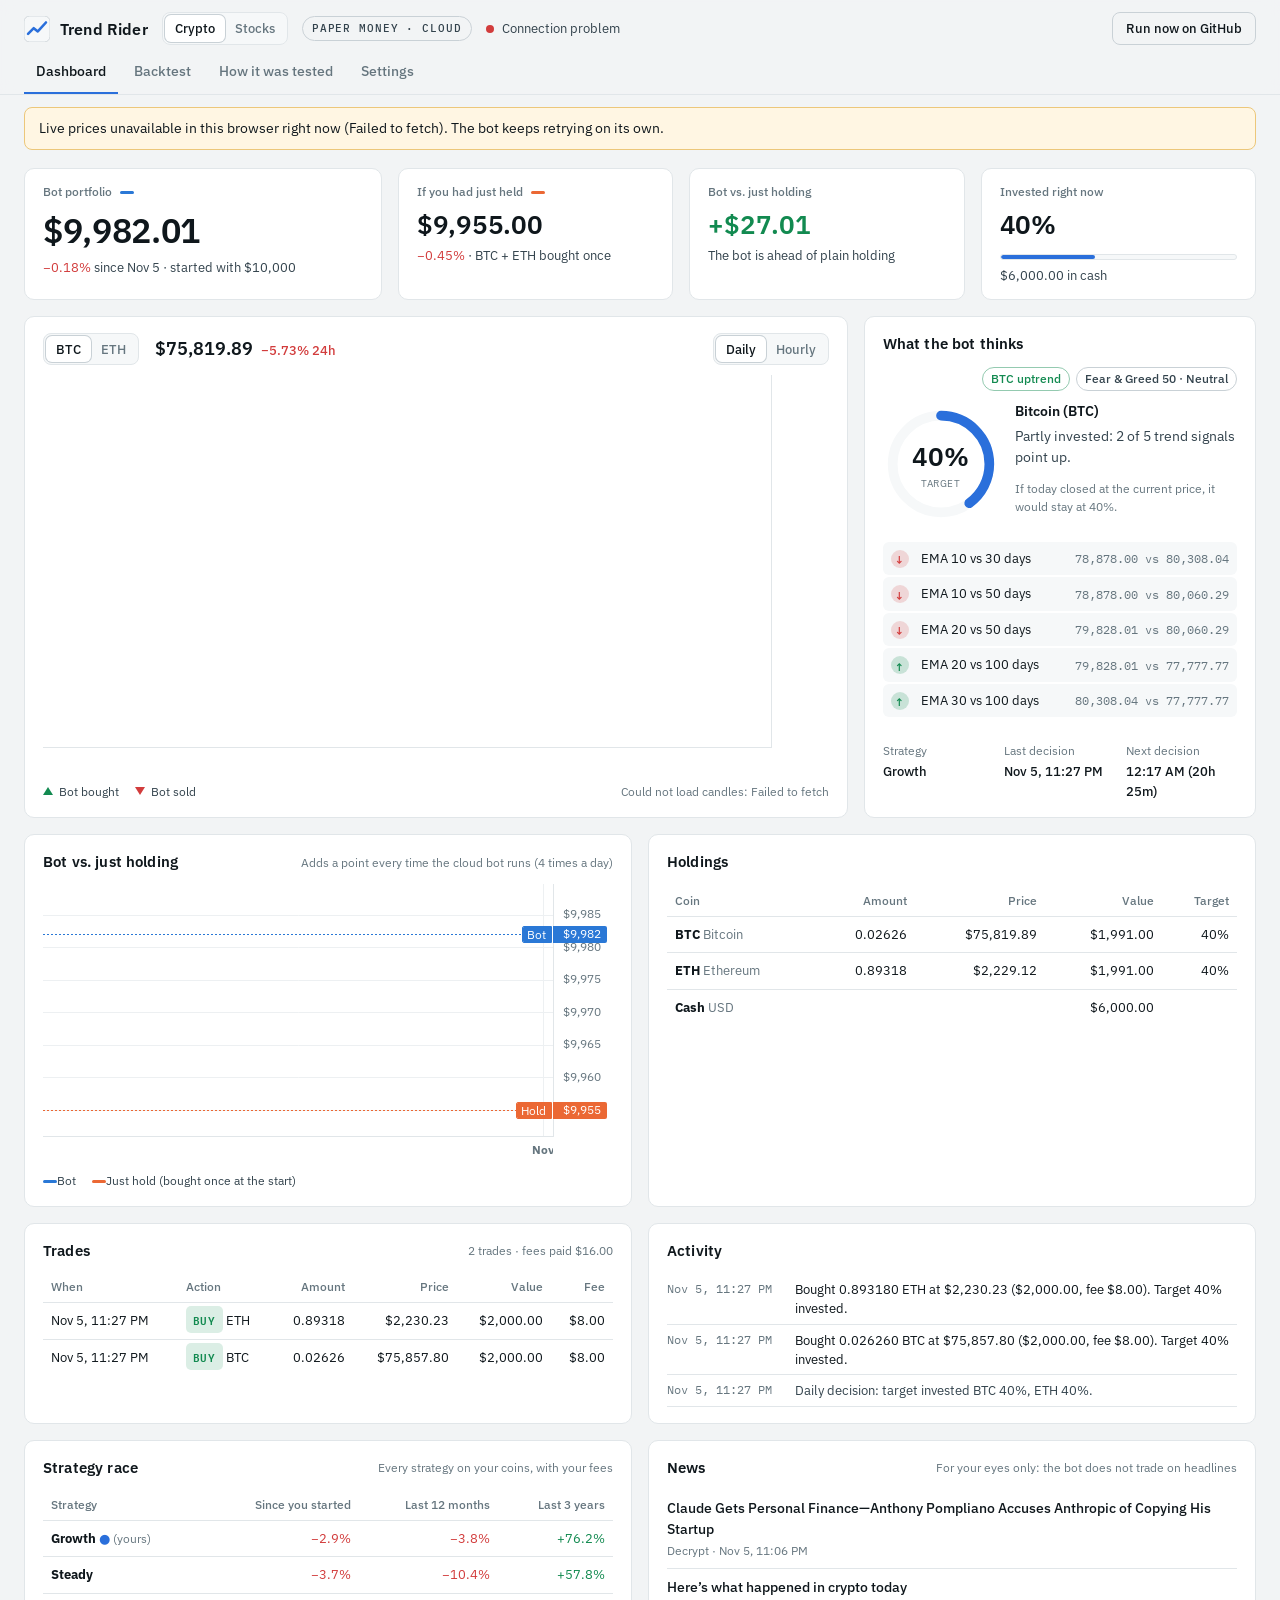
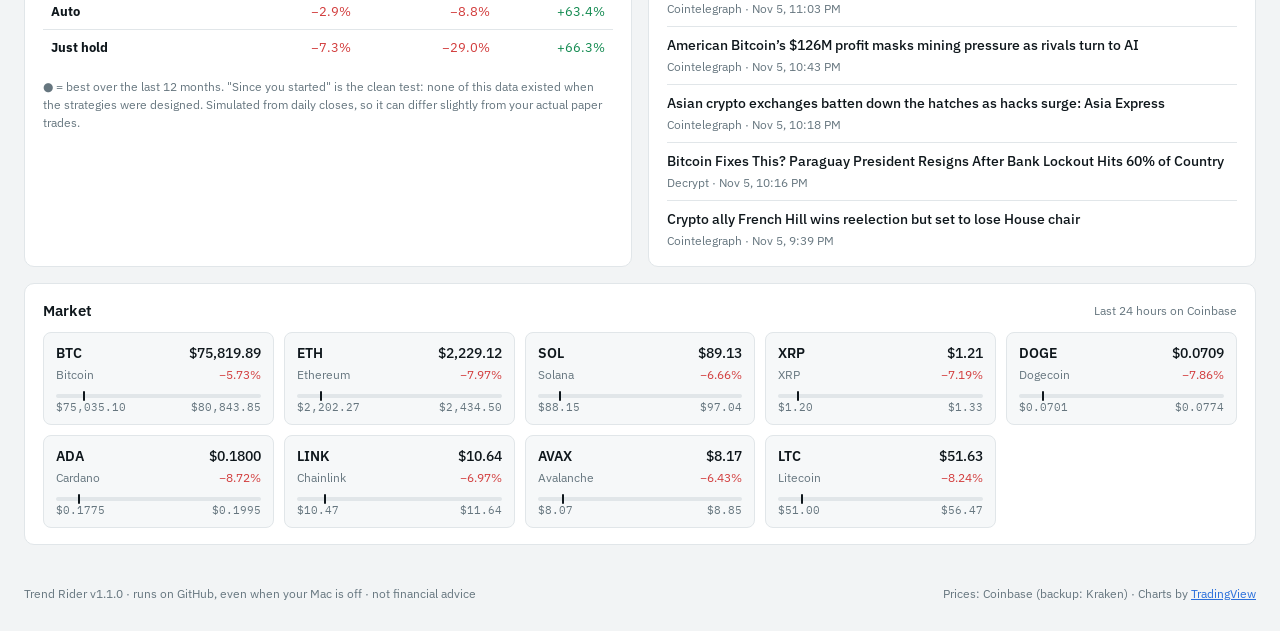
==== index.html @ 95a49d8a "Add a Stocks paper account (index funds and custom tickers) Second account trades SPY and QQQ by def" ====
<!doctype html>
<html lang="en">
<head>
<meta charset="utf-8">
<meta name="viewport" content="width=device-width,initial-scale=1">
<title>Trend Rider</title>
<link rel="icon" href="data:image/svg+xml,%3Csvg xmlns='http://www.w3.org/2000/svg' viewBox='0 0 32 32'%3E%3Crect width='32' height='32' rx='7' fill='%23141b21'/%3E%3Cpath d='M5 22 L12 15 L17 19 L27 8' stroke='%2366a3ff' stroke-width='3.2' fill='none' stroke-linecap='round' stroke-linejoin='round'/%3E%3C/svg%3E">
<link rel="preconnect" href="https://fonts.googleapis.com">
<link rel="stylesheet" href="https://fonts.googleapis.com/css2?family=IBM+Plex+Mono:wght@400;500&family=IBM+Plex+Sans:wght@400;500;600&display=swap">
<link rel="stylesheet" href="app/static/style.css">
</head>
<body>
<header class="top">
  <div class="top-inner">
    <div class="brand">
      <svg viewBox="0 0 32 32" aria-hidden="true"><rect width="32" height="32" rx="7" class="brand-bg"/><path d="M5 22 L12 15 L17 19 L27 8" class="brand-line"/></svg>
      <span>Trend Rider</span>
    </div>
    <div class="seg" id="marketTabs" role="tablist" aria-label="Market"><button data-m="crypto" class="on">Crypto</button><button data-m="stocks">Stocks</button></div>
    <span id="modePill" class="pill pill-paper">Paper money</span>
    <span id="statusChip" class="status"><span class="dot"></span><span id="statusText">Starting…</span></span>
    <div class="top-actions">
      <button id="btnCheck" class="btn btn-ghost" title="Re-check the signals now. Trades only if the target changed.">Check now</button>
      <button id="btnPause" class="btn btn-ghost">Pause bot</button>
    </div>
  </div>
  <nav class="tabs" aria-label="Sections">
    <a href="#dashboard" data-view="dashboard" class="tab">Dashboard</a>
    <a href="#backtest" data-view="backtest" class="tab">Backtest</a>
    <a href="#research" data-view="research" class="tab">How it was tested</a>
    <a href="#settings" data-view="settings" class="tab">Settings</a>
  </nav>
</header>

<div id="banner" class="banner" hidden></div>

<main>
<!-- ============================== DASHBOARD -->
<section id="view-dashboard" class="view">
  <div class="score">
    <div class="tile tile-hero">
      <div class="label">Bot portfolio <span class="key key-bot"></span></div>
      <div class="value" id="vBot">—</div>
      <div class="sub" id="vBotSub">&nbsp;</div>
    </div>
    <div class="tile">
      <div class="label">If you had just held <span class="key key-hold"></span></div>
      <div class="value" id="vHold">—</div>
      <div class="sub" id="vHoldSub">&nbsp;</div>
    </div>
    <div class="tile">
      <div class="label">Bot vs. just holding</div>
      <div class="value" id="vDiff">—</div>
      <div class="sub" id="vDiffSub">&nbsp;</div>
    </div>
    <div class="tile">
      <div class="label">Invested right now</div>
      <div class="value" id="vInvested">—</div>
      <div class="meter"><div id="vInvestedBar"></div></div>
      <div class="sub" id="vCash">&nbsp;</div>
    </div>
  </div>

  <div class="grid-main">
    <div class="card card-chart">
      <div class="card-head">
        <div class="seg" id="coinTabs" role="tablist" aria-label="Coin"></div>
        <div class="price-now"><span id="pxNow">—</span><span id="pxChg" class="chg"></span></div>
        <div class="seg" id="tfTabs" role="tablist" aria-label="Timeframe">
          <button data-tf="1d" class="on">Daily</button><button data-tf="1h">Hourly</button>
        </div>
      </div>
      <div id="priceChart" class="chart"></div>
      <div class="chart-foot">
        <span><span class="mk mk-buy"></span>Bot bought</span><span><span class="mk mk-sell"></span>Bot sold</span>
        <span class="muted" id="chartNote">Candles from Coinbase. Times in your time zone.</span>
      </div>
    </div>

    <div class="card card-brain">
      <div class="card-head"><h2>What the bot thinks</h2><div class="chips"><span class="chip" id="regimeChip">Regime —</span><span class="chip" id="fngChip">Fear &amp; Greed —</span></div></div>
      <div class="brain-top">
        <div class="ring"><svg viewBox="0 0 120 120"><circle cx="60" cy="60" r="50" class="ring-track"/><circle id="ringFill" cx="60" cy="60" r="50" class="ring-fill" stroke-dasharray="0 314.16"/></svg>
          <div class="ring-label"><span id="tgtPct">—</span><small>target</small></div></div>
        <div class="brain-text">
          <div class="brain-coin" id="brainCoin">Bitcoin</div>
          <p id="brainSentence" class="brain-sentence">Loading signals…</p>
          <p class="muted small" id="brainPreview"></p>
        </div>
      </div>
      <ul class="votes" id="votes"></ul>
      <div class="brain-foot">
        <div><span class="muted">Strategy</span><b id="stratName">—</b></div>
        <div><span class="muted">Last decision</span><b id="lastDecision">—</b></div>
        <div><span class="muted">Next decision</span><b id="nextDecision">—</b></div>
      </div>
    </div>
  </div>

  <div class="grid-2">
    <div class="card">
      <div class="card-head"><h2>Bot vs. just holding</h2><span class="muted small" id="eqSince"></span></div>
      <div id="equityChart" class="chart chart-sm"></div>
      <div class="chart-foot"><span><span class="key key-bot"></span>Bot</span><span><span class="key key-hold"></span>Just hold (bought once at the start)</span><span id="liveKey" hidden><span class="key key-live"></span>Live account</span></div>
    </div>
    <div class="card">
      <h2>Holdings</h2>
      <div class="table-wrap"><table class="tbl" id="posTable">
        <thead><tr><th id="posHead">Coin</th><th class="r">Amount</th><th class="r">Price</th><th class="r">Value</th><th class="r">Target</th></tr></thead>
        <tbody></tbody>
      </table></div>
      <div id="livePanel" hidden>
        <h3>Live Kraken account (bot budget)</h3>
        <div class="kv"><span>Value</span><b id="liveValue">—</b></div>
        <div class="kv"><span>Cash left in budget</span><b id="liveCash">—</b></div>
      </div>
    </div>
  </div>

  <div class="grid-2">
    <div class="card">
      <div class="card-head"><h2>Trades</h2><span class="muted small" id="tradeCount"></span></div>
      <div class="table-wrap tall"><table class="tbl" id="tradeTable">
        <thead><tr><th>When</th><th>Action</th><th class="r">Amount</th><th class="r">Price</th><th class="r">Value</th><th class="r">Fee</th></tr></thead>
        <tbody></tbody>
      </table></div>
      <p class="empty" id="noTrades" hidden>No trades yet. The bot trades only when its daily signals change.</p>
    </div>
    <div class="card">
      <h2>Activity</h2>
      <ol class="log" id="log"></ol>
    </div>
  </div>

  <div class="grid-2">
    <div class="card">
      <div class="card-head"><h2>Strategy race</h2><span class="muted small">Every strategy on your coins, with your fees</span></div>
      <div class="table-wrap"><table class="tbl" id="raceTable"></table></div>
      <p class="muted small">● = best over the last 12 months. "Since you started" is the clean test: none of this data existed when the strategies were designed. Simulated from daily closes, so it can differ slightly from your actual paper trades.</p>
    </div>
    <div class="card">
      <div class="card-head"><h2>News</h2><span class="muted small">For your eyes only: the bot does not trade on headlines</span></div>
      <ol class="news" id="news"><li class="muted">Loading headlines…</li></ol>
    </div>
  </div>

  <div class="card">
    <div class="card-head"><h2>Market</h2><span class="muted small" id="marketNote">Last 24 hours on Coinbase</span></div>
    <div class="market" id="market"></div>
  </div>
</section>

<!-- ============================== BACKTEST -->
<section id="view-backtest" class="view" hidden>
  <div class="card">
    <h2>Test the strategies on past prices</h2>
    <p class="muted" id="btIntro">Runs every strategy on Coinbase daily prices with your fee, and compares them with simply buying once and holding. Past results do not predict future results.</p>
    <form id="btForm" class="form-row">
      <label><span id="btCoinLabel">Coin</span> <select id="btCoin"></select></label>
      <label>Period <select id="btYears"><option value="1">1 year</option><option value="2">2 years</option><option value="3">3 years</option><option value="5" selected>5 years</option><option value="8">8 years</option><option value="12">12 years</option><option value="30">All available</option></select></label>
      <label>Fee per trade (%) <input id="btFee" type="number" min="0" max="2" step="0.05" value="0.4"></label>
      <label>Always invested at least (%) <input id="btFloor" type="number" min="0" max="100" step="10" value="0"></label>
      <button class="btn btn-primary" id="btRun" type="submit">Run backtest</button>
    </form>
  </div>
  <div id="btOut" hidden>
    <div class="card">
      <div class="card-head"><h2 id="btTitle">Results</h2><span class="muted small">Log scale: each grid step is the same % change</span></div>
      <div id="btChart" class="chart"></div>
      <div class="chart-foot" id="btLegend"></div>
    </div>
    <div class="grid-2">
      <div class="card"><h2>Summary</h2><div class="table-wrap"><table class="tbl" id="btStats"></table></div></div>
      <div class="card"><h2>Year by year</h2><div class="table-wrap"><table class="tbl" id="btYearly"></table></div></div>
    </div>
  </div>
  <p class="empty" id="btMsg" hidden></p>
</section>

<!-- ============================== RESEARCH -->
<section id="view-research" class="view" hidden>
  <div class="card prose" id="research"></div>
</section>

<!-- ============================== SETTINGS -->
<section id="view-settings" class="view" hidden>
  <div class="grid-2">
    <div class="card">
      <h2>Strategy</h2>
      <div class="choice" id="stratChoice">
        <label class="opt"><input type="radio" name="strategy" value="growth"><div><b>Growth</b><span>Five moving-average signals vote on how much to invest (0–100% in 20% steps). Best long-run results in testing. Bigger swings.</span></div></label>
        <label class="opt"><input type="radio" name="strategy" value="steady"><div><b>Steady</b><span>Sixteen trend checks vote, and it invests less when the market gets extra jumpy. Smallest crashes in testing; a bit lower returns.</span></div></label>
        <label class="opt"><input type="radio" name="strategy" value="auto"><div><b>Auto</b><span>Reads the market: Growth in up and sideways markets, switches to Steady in a confirmed downtrend, and buys at least 60% when the Fear &amp; Greed index shows extreme fear outside a downtrend. Smaller crashes than Growth in testing; similar returns.</span></div></label>
        <label class="opt"><input type="radio" name="strategy" value="mix"><div><b>Mix two strategies</b><span>Splits the money between two strategies. Trades are combined, so when one buys and the other sells, nothing is traded and no fee is paid.</span>
          <div class="mix-row">
            <span class="pct"><input id="mixPct" type="number" min="10" max="90" step="10" value="50" aria-label="Percent in the first strategy">%</span>
            <select id="mixA" aria-label="First strategy"></select>
            <span class="muted">+ the rest in</span>
            <select id="mixB" aria-label="Second strategy"></select>
          </div></div></label>
        <label class="opt"><input type="radio" name="strategy" value="hold"><div><b>Just hold</b><span>Buys once and never sells. Useful to compare.</span></div></label>
      </div>
      <h3 id="assetsHeading">Coins the bot trades</h3>
      <p class="muted small" id="assetsNote">Money is split evenly. Bitcoin + Ethereum together did best over 2017–2026 (see How it was tested). Smaller coins have short histories; check them in Backtest first.</p>
      <div class="checks" id="coinChecks"></div>
      <div id="customBox" class="form-row" hidden>
        <label>Add a stock ticker <input id="customTicker" type="text" placeholder="e.g. AAPL" autocomplete="off" spellcheck="false" maxlength="10"></label>
        <button class="btn btn-ghost" id="customAdd" type="button">Add</button>
      </div>
      <h3>Trading costs and rules</h3>
      <div class="form-grid">
        <label>Fee per trade (%) <input id="sFee" type="number" min="0" max="2" step="0.05"></label>
        <label>Slippage (%) <input id="sSlip" type="number" min="0" max="1" step="0.01"></label>
        <label>Always invested at least (%) <input id="sFloor" type="number" min="0" max="100" step="10"></label>
        <label>Ignore drifts under (%) <input id="sBand" type="number" min="1" max="25" step="1"></label>
      </div>
      <label class="inline-check"><input type="checkbox" id="sNotify"> Show a Mac notification when the bot trades</label>
      <p class="muted small">"Always invested at least" mixes the bot with plain holding. At 50%, half your money always stays in and the bot steers the other half.</p>
      <button class="btn btn-primary" id="saveSettings">Save settings</button>
      <span class="saved" id="savedMsg" hidden>Saved</span>
    </div>

    <div class="card">
      <h2>Paper account</h2>
      <p class="muted">Paper trading uses real live prices and pretend money, so you can see how the bot really behaves without risking anything.</p>
      <div class="form-row">
        <label>Starting cash ($) <input id="sCash" type="number" min="100" step="100"></label>
        <button class="btn btn-ghost" id="resetBtn" type="button">Start over…</button>
      </div>
      <div class="confirm" id="resetConfirm" hidden>
        <p>This erases the paper trades and the comparison so far. Continue?</p>
        <button class="btn btn-danger" id="resetYes">Yes, start over</button> <button class="btn btn-ghost" id="resetNo">Cancel</button>
      </div>

      <h2 class="mt">Keep running in the background</h2>
      <p class="muted">Normally the bot runs while the Trend Rider window in Terminal is open. Background mode keeps it running with no window and starts it again when you log in. Your Mac still pauses it while asleep; the bot catches up when it wakes.</p>
      <div id="bgBox"></div>

      <h2 class="mt">Stop Trend Rider</h2>
      <p class="muted">Stops the bot and the dashboard until you open Trend Rider again. Nothing is sold.</p>
      <div><button class="btn btn-ghost" id="quitBtn" type="button">Stop Trend Rider…</button></div>
      <div class="confirm" id="quitConfirm" hidden>
        <p>While stopped, the bot makes no decisions. Your paper account is saved. Stop now?</p>
        <button class="btn btn-danger" id="quitYes">Stop</button> <button class="btn btn-ghost" id="quitNo">Cancel</button>
      </div>

      <div id="liveSection">
      <h2 class="mt">Live trading with Kraken <span class="pill pill-beta">Beta</span></h2>
      <div class="warn-box">
        <p><b>Real money can be lost.</b> In testing on 2023–2026 prices, this bot made <b>less</b> than just holding (+195% vs +383%), while losing less in crashes. No bot can promise a profit. Run paper trading for at least a month first, and only use money you can afford to lose. You must be 18 or older to use an exchange.</p>
      </div>
      <div id="liveBox"></div>
      </div>
      <div id="stockLiveNote" hidden>
        <h2 class="mt">Real money</h2>
        <p class="muted">The stocks account is paper-only for now. In testing on 24 stock histories, trend rules cut the worst crashes but made less money than simply holding in every one, so there is no rush to trade it for real. A broker with a trading API (such as Alpaca) could be connected later.</p>
      </div>
    </div>
  </div>
</section>
</main>

<footer class="foot">
  <span>Trend Rider <span id="ver"></span> · <span id="footWhere">runs only on this Mac</span> · not financial advice</span>
  <span>Prices: Coinbase (backup: Kraken) · Charts by <a href="https://www.tradingview.com/" target="_blank" rel="noopener">TradingView</a></span>
</footer>

<script>window.TREND_RIDER_CLOUD = true;</script>
<script src="app/static/vendor/lightweight-charts.standalone.production.js"></script>
<script src="app/static/app.js"></script>
</body>
</html>
---- app/static/style.css ----
/* Trend Rider — instrument-panel layout: a scoreboard row, then a wide chart with the bot's reasoning beside it,
   then the record (trades, activity, market). Dark-first; light theme follows the system setting. */
:root {
  color-scheme: dark;
  --bg: #0e1317;
  --surface: #151c21;
  --surface-2: #1b242a;
  --line: #24303a;
  --line-strong: #33424e;
  --ink: #e7edf0;
  --ink-2: #b7c4cb;
  --muted: #7f919b;
  --accent: #66a3ff;          /* interactive, brand */
  --accent-ink: #0b1420;
  --bot: #3987e5;             /* series 1 */
  --hold: #d95926;            /* series 2 */
  --steady: #199e70;          /* series 3 */
  --live: #c98500;            /* series 4 */
  --auto: #9085e9;            /* series 7 */
  --mix: #d55181;             /* series 5 */
  --up: #22b46c;
  --down: #ef5b5b;
  --warn-bg: #2b2212;
  --warn-line: #6b5120;
  --danger: #e04848;
  --grid: #1f2a31;
  --font: "IBM Plex Sans", system-ui, -apple-system, "Segoe UI", sans-serif;
  --mono: "IBM Plex Mono", ui-monospace, "SF Mono", Menlo, monospace;
  --r: 10px;
}
@media (prefers-color-scheme: light) {
  :root {
    color-scheme: light;
    --bg: #f2f4f5; --surface: #ffffff; --surface-2: #f6f8f9; --line: #e1e6e9; --line-strong: #c9d1d6;
    --ink: #0f171c; --ink-2: #33434d; --muted: #66767f; --accent: #2a6fdb; --accent-ink: #ffffff;
    --bot: #2a78d6; --hold: #eb6834; --steady: #1baf7a; --live: #b37600; --auto: #6250d6; --mix: #c2477a; --up: #128a50; --down: #d23c3c;
    --warn-bg: #fff6e3; --warn-line: #ecc77a; --danger: #c83232; --grid: #edf0f2;
  }
}
* { box-sizing: border-box; }
html, body { margin: 0; }
body { background: var(--bg); color: var(--ink); font: 14px/1.5 var(--font); -webkit-font-smoothing: antialiased; }
a { color: var(--accent); }
h2 { font-size: 15px; font-weight: 600; margin: 0 0 12px; letter-spacing: .01em; }
h3 { font-size: 13px; font-weight: 600; margin: 18px 0 8px; color: var(--ink-2); }
.mt { margin-top: 28px; }
.muted { color: var(--muted); }
.small { font-size: 12px; }
.r { text-align: right; }
[hidden] { display: none !important; }
.num, .tbl td, .value, .price-now { font-variant-numeric: tabular-nums; }

/* ---------- header */
.top { position: sticky; top: 0; z-index: 20; background: color-mix(in srgb, var(--bg) 92%, transparent); backdrop-filter: blur(8px); border-bottom: 1px solid var(--line); }
.top-inner { display: flex; align-items: center; gap: 14px; padding: 12px 24px 6px; flex-wrap: wrap; max-width: 1440px; margin: 0 auto; }
.brand { display: flex; align-items: center; gap: 10px; font-weight: 600; font-size: 16px; letter-spacing: .01em; }
.brand svg { width: 26px; height: 26px; }
.brand-bg { fill: var(--surface-2); stroke: var(--line-strong); }
.brand-line { stroke: var(--accent); stroke-width: 3.2; fill: none; stroke-linecap: round; stroke-linejoin: round; }
.pill { font: 500 11px/1 var(--mono); text-transform: uppercase; letter-spacing: .08em; padding: 6px 9px; border-radius: 99px; border: 1px solid var(--line-strong); color: var(--ink-2); }
.pill-live { background: var(--danger); border-color: var(--danger); color: #fff; }
.pill-beta { font-size: 10px; padding: 3px 7px; vertical-align: 2px; margin-left: 6px; }
.status { display: inline-flex; align-items: center; gap: 8px; color: var(--ink-2); font-size: 13px; }
.status .dot { width: 8px; height: 8px; border-radius: 50%; background: var(--muted); }
.status.ok .dot { background: var(--up); box-shadow: 0 0 0 3px color-mix(in srgb, var(--up) 25%, transparent); }
.status.paused .dot { background: var(--live); }
.status.err .dot { background: var(--down); }
.top-actions { margin-left: auto; display: flex; gap: 8px; }
.tabs { display: flex; gap: 4px; padding: 0 24px; max-width: 1440px; margin: 0 auto; overflow-x: auto; }
.tab { padding: 10px 12px; color: var(--muted); text-decoration: none; border-bottom: 2px solid transparent; white-space: nowrap; font-weight: 500; }
.tab:hover { color: var(--ink); }
.tab.on { color: var(--ink); border-bottom-color: var(--accent); }

.btn { font: 500 13px/1 var(--font); border-radius: 8px; padding: 9px 13px; cursor: pointer; border: 1px solid var(--line-strong); background: var(--surface); color: var(--ink); }
.btn:hover { border-color: var(--accent); }
.btn:focus-visible, .tab:focus-visible, input:focus-visible, select:focus-visible, .seg button:focus-visible { outline: 2px solid var(--accent); outline-offset: 2px; }
.btn-primary { background: var(--accent); border-color: var(--accent); color: var(--accent-ink); }
.btn-danger { background: var(--danger); border-color: var(--danger); color: #fff; }
.btn-ghost { background: transparent; }
.btn:disabled { opacity: .5; cursor: default; }

.banner { max-width: 1440px; margin: 12px auto 0; padding: 10px 14px; border-radius: 8px; background: var(--warn-bg); border: 1px solid var(--warn-line); color: var(--ink); margin-left: max(24px, calc((100% - 1440px)/2 + 24px)); margin-right: max(24px, calc((100% - 1440px)/2 + 24px)); }

main { max-width: 1440px; margin: 0 auto; padding: 18px 24px 40px; }
.view { display: flex; flex-direction: column; gap: 16px; }
.card { background: var(--surface); border: 1px solid var(--line); border-radius: var(--r); padding: 16px 18px; min-width: 0; }
.card-head { display: flex; align-items: center; gap: 12px; margin-bottom: 10px; flex-wrap: wrap; }
.card-head h2 { margin: 0; }
.card-head .muted { margin-left: auto; }

/* ---------- scoreboard */
.score { display: grid; grid-template-columns: 1.3fr 1fr 1fr 1fr; gap: 16px; }
.tile { background: var(--surface); border: 1px solid var(--line); border-radius: var(--r); padding: 14px 18px; min-width: 0; }
.tile .label { color: var(--muted); font-size: 12px; font-weight: 500; display: flex; align-items: center; gap: 8px; }
.tile .value { font-size: 26px; font-weight: 600; margin: 4px 0 2px; letter-spacing: -.01em; font-variant-numeric: normal; }
.tile-hero .value { font-size: 34px; }
.tile .sub { font-size: 12.5px; color: var(--ink-2); }
.pos { color: var(--up); } .neg { color: var(--down); }
.key { display: inline-block; width: 14px; height: 3px; border-radius: 2px; vertical-align: middle; }
.key-bot { background: var(--bot); } .key-hold { background: var(--hold); } .key-steady { background: var(--steady); } .key-live { background: var(--live); }
.meter { height: 6px; background: var(--surface-2); border-radius: 99px; margin: 10px 0 6px; overflow: hidden; border: 1px solid var(--line); }
.meter div { height: 100%; width: 0; background: var(--accent); border-radius: 99px; transition: width .4s; }

/* ---------- main grid */
.grid-main { display: grid; grid-template-columns: minmax(0, 2.1fr) minmax(300px, 1fr); gap: 16px; }
.grid-2 { display: grid; grid-template-columns: minmax(0, 1fr) minmax(0, 1fr); gap: 16px; }
.chart { height: 400px; width: 100%; }
.chart-sm { height: 280px; }
.chart-foot { display: flex; gap: 16px; flex-wrap: wrap; font-size: 12px; color: var(--ink-2); margin-top: 8px; align-items: center; }
.chart-foot .muted { margin-left: auto; }
.mk { display: inline-block; width: 0; height: 0; margin-right: 6px; vertical-align: 1px; border-left: 5px solid transparent; border-right: 5px solid transparent; }
.mk-buy { border-bottom: 8px solid var(--up); }
.mk-sell { border-top: 8px solid var(--down); }

.seg { display: inline-flex; background: var(--surface-2); border: 1px solid var(--line); border-radius: 8px; padding: 2px; }
.seg button { font: 500 12.5px/1 var(--font); color: var(--muted); background: none; border: 0; padding: 7px 10px; border-radius: 6px; cursor: pointer; }
.seg button.on { background: var(--surface); color: var(--ink); box-shadow: 0 0 0 1px var(--line-strong); }
.price-now { font: 600 18px/1 var(--font); display: flex; gap: 8px; align-items: baseline; margin-left: 4px; }
.chg { font-size: 13px; font-weight: 500; }
#tfTabs { margin-left: auto; }

/* ---------- brain */
.card-brain { display: flex; flex-direction: column; }
.brain-top { display: flex; gap: 16px; align-items: center; }
.ring { position: relative; width: 116px; height: 116px; flex: none; }
.ring svg { width: 100%; height: 100%; transform: rotate(-90deg); }
.ring-track { fill: none; stroke: var(--surface-2); stroke-width: 10; }
.ring-fill { fill: none; stroke: var(--accent); stroke-width: 10; stroke-linecap: round; transition: stroke-dasharray .6s; }
.ring-label { position: absolute; inset: 0; display: flex; flex-direction: column; align-items: center; justify-content: center; }
.ring-label span { font-size: 26px; font-weight: 600; }
.ring-label small { font-size: 10px; color: var(--muted); text-transform: uppercase; letter-spacing: .06em; }
.brain-coin { font-weight: 600; }
.brain-sentence { margin: 4px 0; color: var(--ink-2); }
.votes { list-style: none; padding: 0; margin: 14px 0 0; display: flex; flex-direction: column; gap: 2px; max-height: 270px; overflow-y: auto; }
.votes li { display: grid; grid-template-columns: 22px 1fr auto; gap: 8px; align-items: center; padding: 7px 8px; border-radius: 6px; background: var(--surface-2); font-size: 13px; }
.votes .ic { width: 18px; height: 18px; border-radius: 50%; display: grid; place-items: center; font: 600 11px/1 var(--mono); }
.votes .up .ic { background: color-mix(in srgb, var(--up) 20%, transparent); color: var(--up); }
.votes .down .ic { background: color-mix(in srgb, var(--down) 18%, transparent); color: var(--down); }
.votes .info .ic { background: var(--line); color: var(--ink-2); }
.votes .d { font: 12px var(--mono); color: var(--muted); }
.brain-foot { margin-top: auto; padding-top: 14px; display: grid; grid-template-columns: 1fr 1fr 1fr; gap: 10px; font-size: 12px; }
.brain-foot div { display: flex; flex-direction: column; gap: 2px; }
.brain-foot b { font-weight: 500; font-size: 13px; }

/* ---------- tables, log, market */
.table-wrap { overflow-x: auto; }
.table-wrap.tall { max-height: 360px; overflow-y: auto; }
.tbl { width: 100%; border-collapse: collapse; font-size: 13px; }
.tbl th { text-align: left; font-weight: 500; color: var(--muted); font-size: 12px; padding: 6px 8px; border-bottom: 1px solid var(--line); position: sticky; top: 0; background: var(--surface); }
.tbl td { padding: 8px; border-bottom: 1px solid var(--line); white-space: nowrap; }
.tbl tr:last-child td { border-bottom: 0; }
.tbl th.r, .tbl td.r { text-align: right; }
.side { font: 600 11px/1 var(--mono); padding: 4px 7px; border-radius: 5px; text-transform: uppercase; letter-spacing: .05em; }
.side-buy { color: var(--up); background: color-mix(in srgb, var(--up) 15%, transparent); }
.side-sell { color: var(--down); background: color-mix(in srgb, var(--down) 14%, transparent); }
.tag-live { font: 600 10px/1 var(--mono); color: #fff; background: var(--danger); padding: 3px 5px; border-radius: 4px; margin-left: 6px; }
.empty { color: var(--muted); padding: 12px 0; margin: 0; }
.log { list-style: none; margin: 0; padding: 0; max-height: 360px; overflow-y: auto; font-size: 12.5px; display: flex; flex-direction: column; }
.log li { display: grid; grid-template-columns: 118px 1fr; gap: 10px; padding: 6px 0; border-bottom: 1px solid var(--line); }
.log time { color: var(--muted); font: 11.5px var(--mono); padding-top: 1px; }
.log .trade { color: var(--ink); }
.log .warn { color: var(--live); }
.log .error { color: var(--down); }
.log .info { color: var(--ink-2); }
.market { display: grid; grid-template-columns: repeat(auto-fill, minmax(200px, 1fr)); gap: 10px; }
.mcell { background: var(--surface-2); border: 1px solid var(--line); border-radius: 8px; padding: 10px 12px; display: grid; grid-template-columns: 1fr auto; gap: 2px 8px; }
.mcell .sym { font-weight: 600; }
.mcell .nm { color: var(--muted); font-size: 12px; }
.mcell .px { text-align: right; font-variant-numeric: tabular-nums; font-weight: 500; }
.mcell .ch { text-align: right; font-size: 12px; }
.range { grid-column: 1 / -1; position: relative; height: 4px; background: var(--line); border-radius: 99px; margin-top: 8px; }
.range i { position: absolute; top: -3px; width: 2px; height: 10px; background: var(--ink); border-radius: 1px; }
.range-l { grid-column: 1 / -1; display: flex; justify-content: space-between; font: 10.5px var(--mono); color: var(--muted); }

/* ---------- forms */
label { display: flex; flex-direction: column; gap: 5px; font-size: 12.5px; color: var(--ink-2); }
input[type=number], input[type=text], input[type=password], select { font: 14px var(--font); padding: 8px 10px; border-radius: 8px; border: 1px solid var(--line-strong); background: var(--surface-2); color: var(--ink); min-width: 0; }
.form-row { display: flex; gap: 12px; align-items: flex-end; flex-wrap: wrap; }
.form-row label { min-width: 140px; }
.form-grid { display: grid; grid-template-columns: 1fr 1fr; gap: 12px; margin-bottom: 10px; }
.choice { display: flex; flex-direction: column; gap: 8px; }
.opt { flex-direction: row; gap: 12px; align-items: flex-start; padding: 12px; border: 1px solid var(--line); border-radius: 8px; cursor: pointer; background: var(--surface-2); }
.opt:has(input:checked) { border-color: var(--accent); }
.opt input { margin-top: 3px; accent-color: var(--accent); }
.opt div { display: flex; flex-direction: column; gap: 2px; }
.opt b { color: var(--ink); font-weight: 600; }
.opt span { color: var(--muted); font-size: 12.5px; }
.checks { display: flex; flex-wrap: wrap; gap: 8px; }
.checks label { flex-direction: row; align-items: center; gap: 6px; padding: 7px 10px; border: 1px solid var(--line); border-radius: 8px; background: var(--surface-2); cursor: pointer; }
.checks input { accent-color: var(--accent); }
.saved { margin-left: 10px; color: var(--up); font-size: 13px; }
.confirm { margin-top: 12px; padding: 12px; border: 1px solid var(--warn-line); background: var(--warn-bg); border-radius: 8px; }
.confirm p { margin: 0 0 10px; }
.warn-box { padding: 12px 14px; border-radius: 8px; background: var(--warn-bg); border: 1px solid var(--warn-line); font-size: 13px; }
.warn-box p { margin: 0; }
.kv { display: flex; justify-content: space-between; padding: 6px 0; border-bottom: 1px solid var(--line); font-size: 13px; }
.stack { display: flex; flex-direction: column; gap: 10px; margin-top: 12px; }
.err-text { color: var(--down); font-size: 13px; }
.ok-text { color: var(--up); font-size: 13px; }

/* ---------- research prose */
.prose { max-width: 900px; }
.prose p, .prose li { color: var(--ink-2); max-width: 70ch; }
.prose h2 { font-size: 20px; margin-top: 6px; }
.prose h3 { font-size: 14px; color: var(--ink); margin-top: 24px; }
.prose .tbl { margin: 8px 0 4px; }
.big-claim { font-size: 15px; color: var(--ink) !important; }

.foot { max-width: 1440px; margin: 0 auto; padding: 0 24px 28px; display: flex; justify-content: space-between; gap: 16px; flex-wrap: wrap; color: var(--muted); font-size: 12px; }

@media (max-width: 1100px) {
  .score { grid-template-columns: 1fr 1fr; }
  .grid-main, .grid-2 { grid-template-columns: minmax(0, 1fr); }
}
@media (max-width: 560px) {
  .top-inner, .tabs, main, .foot { padding-left: 16px; padding-right: 16px; }
  .score { grid-template-columns: 1fr; }
  .form-grid { grid-template-columns: 1fr; }
  .chart { height: 320px; }
  .top-actions { margin-left: 0; }
}
@media (prefers-reduced-motion: reduce) { * { transition: none !important; } }

.inline-check { flex-direction: row; align-items: center; gap: 8px; margin: 4px 0 8px; }
.inline-check input { accent-color: var(--accent); }

.key-auto { background: var(--auto); } .key-mix { background: var(--mix); }
.chips { display: flex; gap: 6px; flex-wrap: wrap; margin-left: auto; }
.chip { font: 500 11.5px/1 var(--font); padding: 5px 8px; border-radius: 99px; border: 1px solid var(--line-strong); color: var(--ink-2); white-space: nowrap; }
.chip.bull { color: var(--up); border-color: color-mix(in srgb, var(--up) 45%, transparent); }
.chip.bear { color: var(--down); border-color: color-mix(in srgb, var(--down) 45%, transparent); }
.chip.fear { color: var(--down); } .chip.greed { color: var(--up); }
.opt .mix-row { display: flex; flex-direction: row; align-items: center; gap: 8px; flex-wrap: wrap; margin-top: 8px; }
.opt .mix-row select { min-width: 120px; }
.mix-row .pct { display: inline-flex; align-items: center; gap: 4px; color: var(--ink-2); }
.mix-row input { width: 64px; }
.news { list-style: none; margin: 0; padding: 0; max-height: 360px; overflow-y: auto; display: flex; flex-direction: column; }
.news li { padding: 8px 0; border-bottom: 1px solid var(--line); display: grid; grid-template-columns: 1fr auto; gap: 2px 10px; }
.news a { color: var(--ink); text-decoration: none; font-weight: 500; }
.news a:hover { color: var(--accent); text-decoration: underline; }
.news .src { color: var(--muted); font-size: 12px; grid-column: 1 / -1; }
.race-best td:first-child b::after { content: " ●"; color: var(--accent); }

.steps { padding-left: 20px; color: var(--ink-2); display: flex; flex-direction: column; gap: 8px; font-size: 13px; }
code { font: 12px var(--mono); background: var(--surface-2); border: 1px solid var(--line); padding: 1px 5px; border-radius: 4px; }

a.btn { text-decoration: none; display: inline-block; }
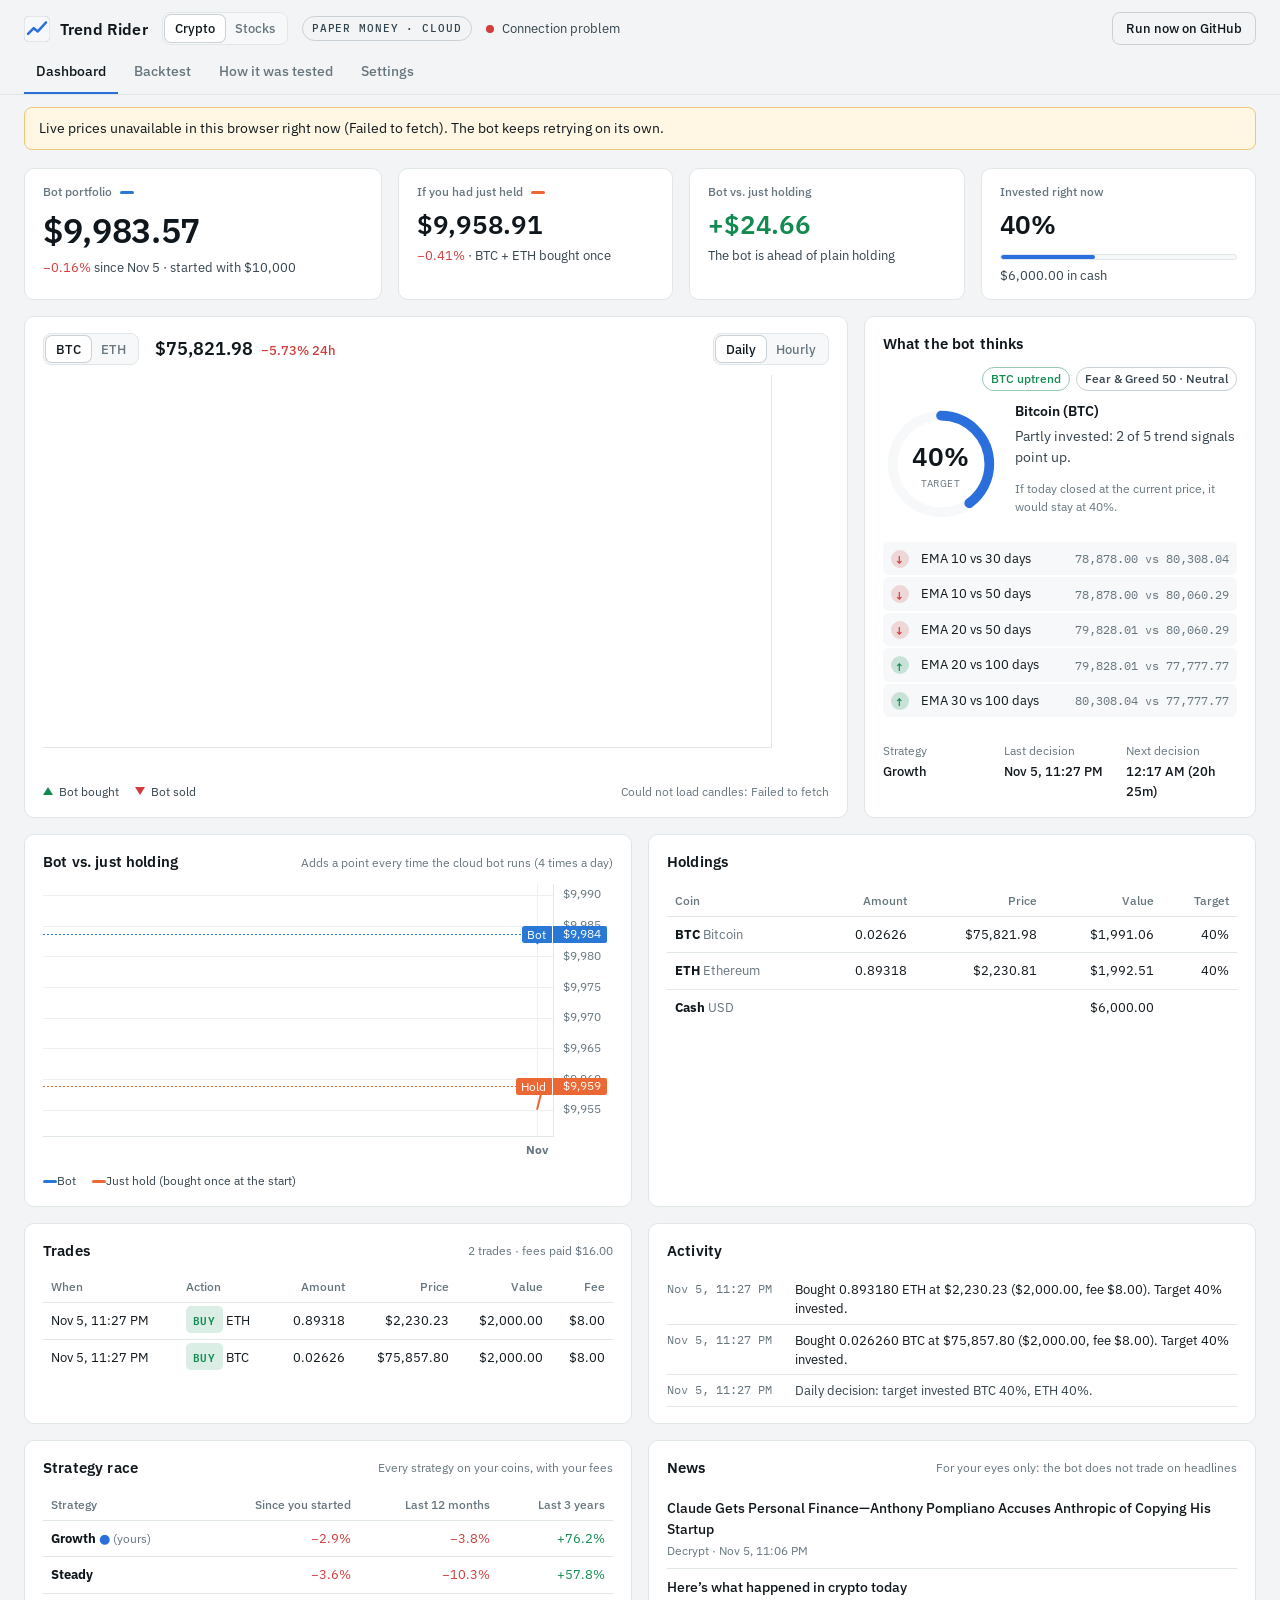
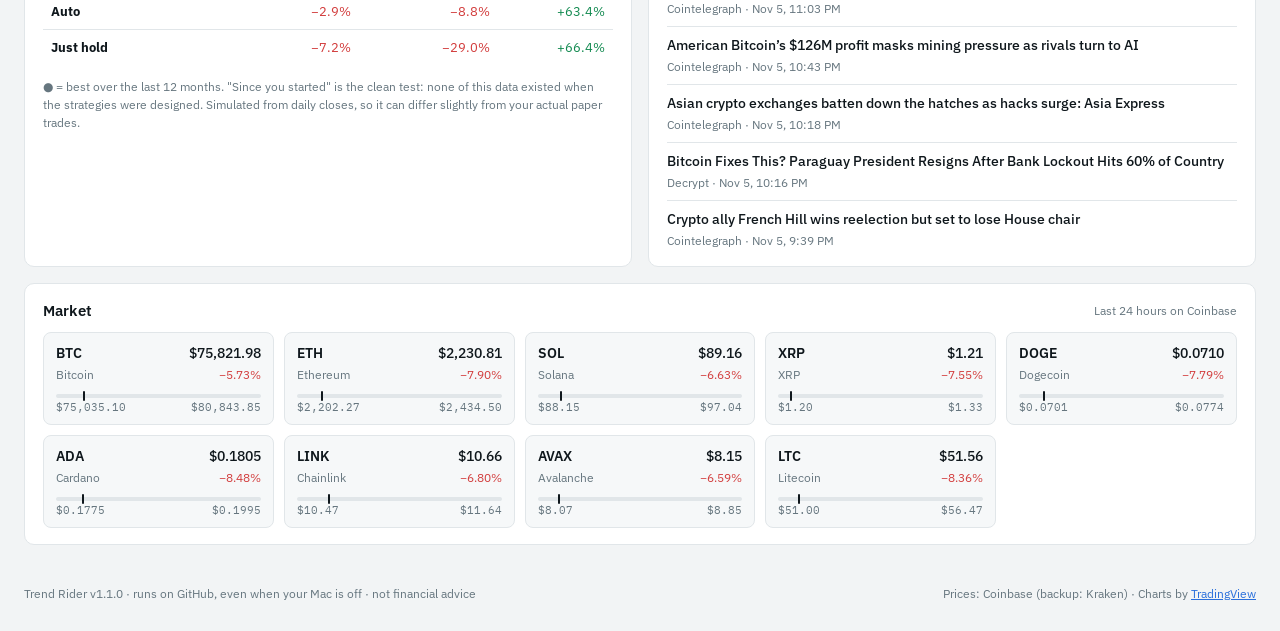
==== commit 5de9a04f: "Add the Cruise strategy and make it the stocks default Cruise holds less when markets are unusually " ====
--- a/index.html
+++ b/index.html
@@ -191,6 +191,7 @@
         <label class="opt"><input type="radio" name="strategy" value="growth"><div><b>Growth</b><span>Five moving-average signals vote on how much to invest (0–100% in 20% steps). Best long-run results in testing. Bigger swings.</span></div></label>
         <label class="opt"><input type="radio" name="strategy" value="steady"><div><b>Steady</b><span>Sixteen trend checks vote, and it invests less when the market gets extra jumpy. Smallest crashes in testing; a bit lower returns.</span></div></label>
         <label class="opt"><input type="radio" name="strategy" value="auto"><div><b>Auto</b><span>Reads the market: Growth in up and sideways markets, switches to Steady in a confirmed downtrend, and buys at least 60% when the Fear &amp; Greed index shows extreme fear outside a downtrend. Smaller crashes than Growth in testing; similar returns.</span></div></label>
+        <label class="opt"><input type="radio" name="strategy" value="cruise"><div><b>Cruise</b><span>Built for stocks. Stays invested, holds less when the market is jumpier than usual, and buys short dips while the long-term trend is up. On 24 stock histories it made about the same as holding with smaller drops. On crypto it was worse than Growth.</span></div></label>
         <label class="opt"><input type="radio" name="strategy" value="mix"><div><b>Mix two strategies</b><span>Splits the money between two strategies. Trades are combined, so when one buys and the other sells, nothing is traded and no fee is paid.</span>
           <div class="mix-row">
             <span class="pct"><input id="mixPct" type="number" min="10" max="90" step="10" value="50" aria-label="Percent in the first strategy">%</span>
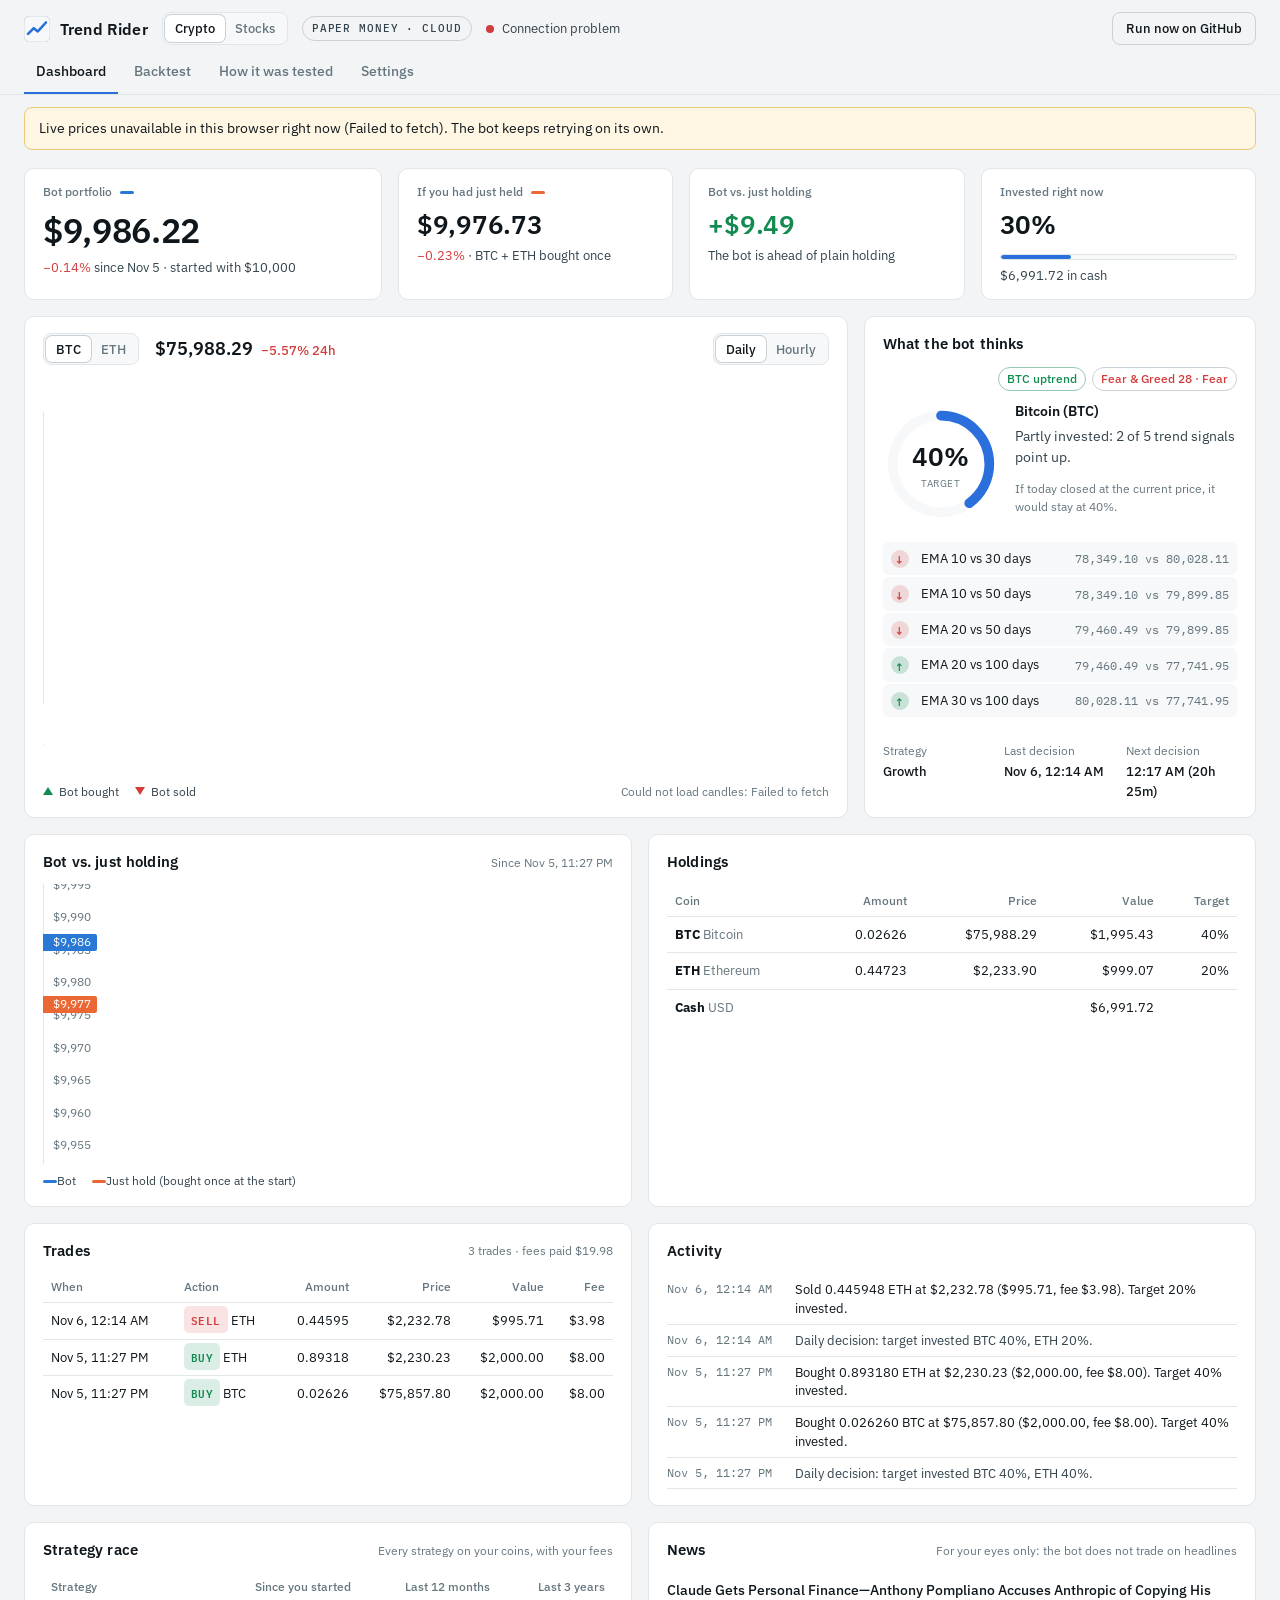
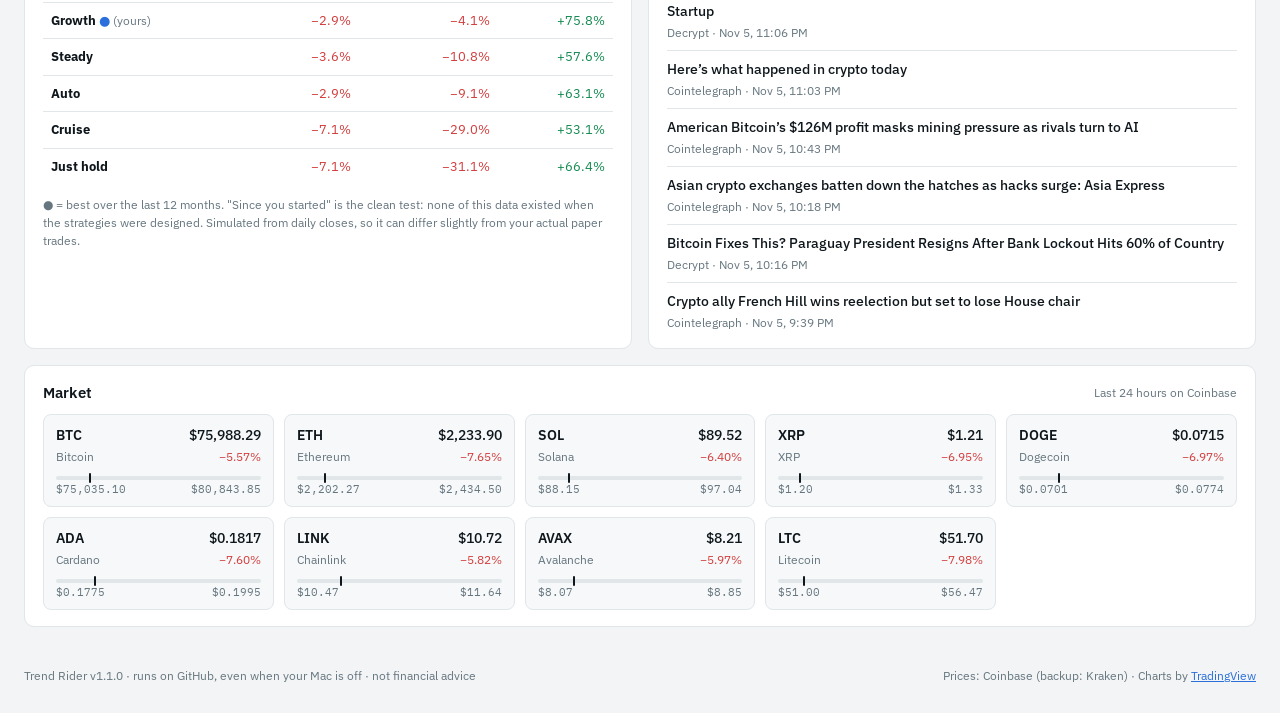
==== commit c0c013db: "Add combined portfolio view and round six research Dashboard shows both paper accounts together. Res" ====
--- a/index.html
+++ b/index.html
@@ -61,6 +61,8 @@
     </div>
   </div>
 
+  <div class="card portfolio-bar" id="portfolioBar" hidden></div>
+
   <div class="grid-main">
     <div class="card card-chart">
       <div class="card-head">
--- a/app/static/style.css
+++ b/app/static/style.css
@@ -245,3 +245,7 @@
 code { font: 12px var(--mono); background: var(--surface-2); border: 1px solid var(--line); padding: 1px 5px; border-radius: 4px; }
 
 a.btn { text-decoration: none; display: inline-block; }
+
+.portfolio-bar { display: flex; flex-wrap: wrap; align-items: center; gap: 8px 22px; padding: 12px 18px; font-size: 13px; color: var(--ink-2); }
+.portfolio-bar b { color: var(--ink); font-size: 15px; }
+.portfolio-bar .muted { margin-left: auto; }
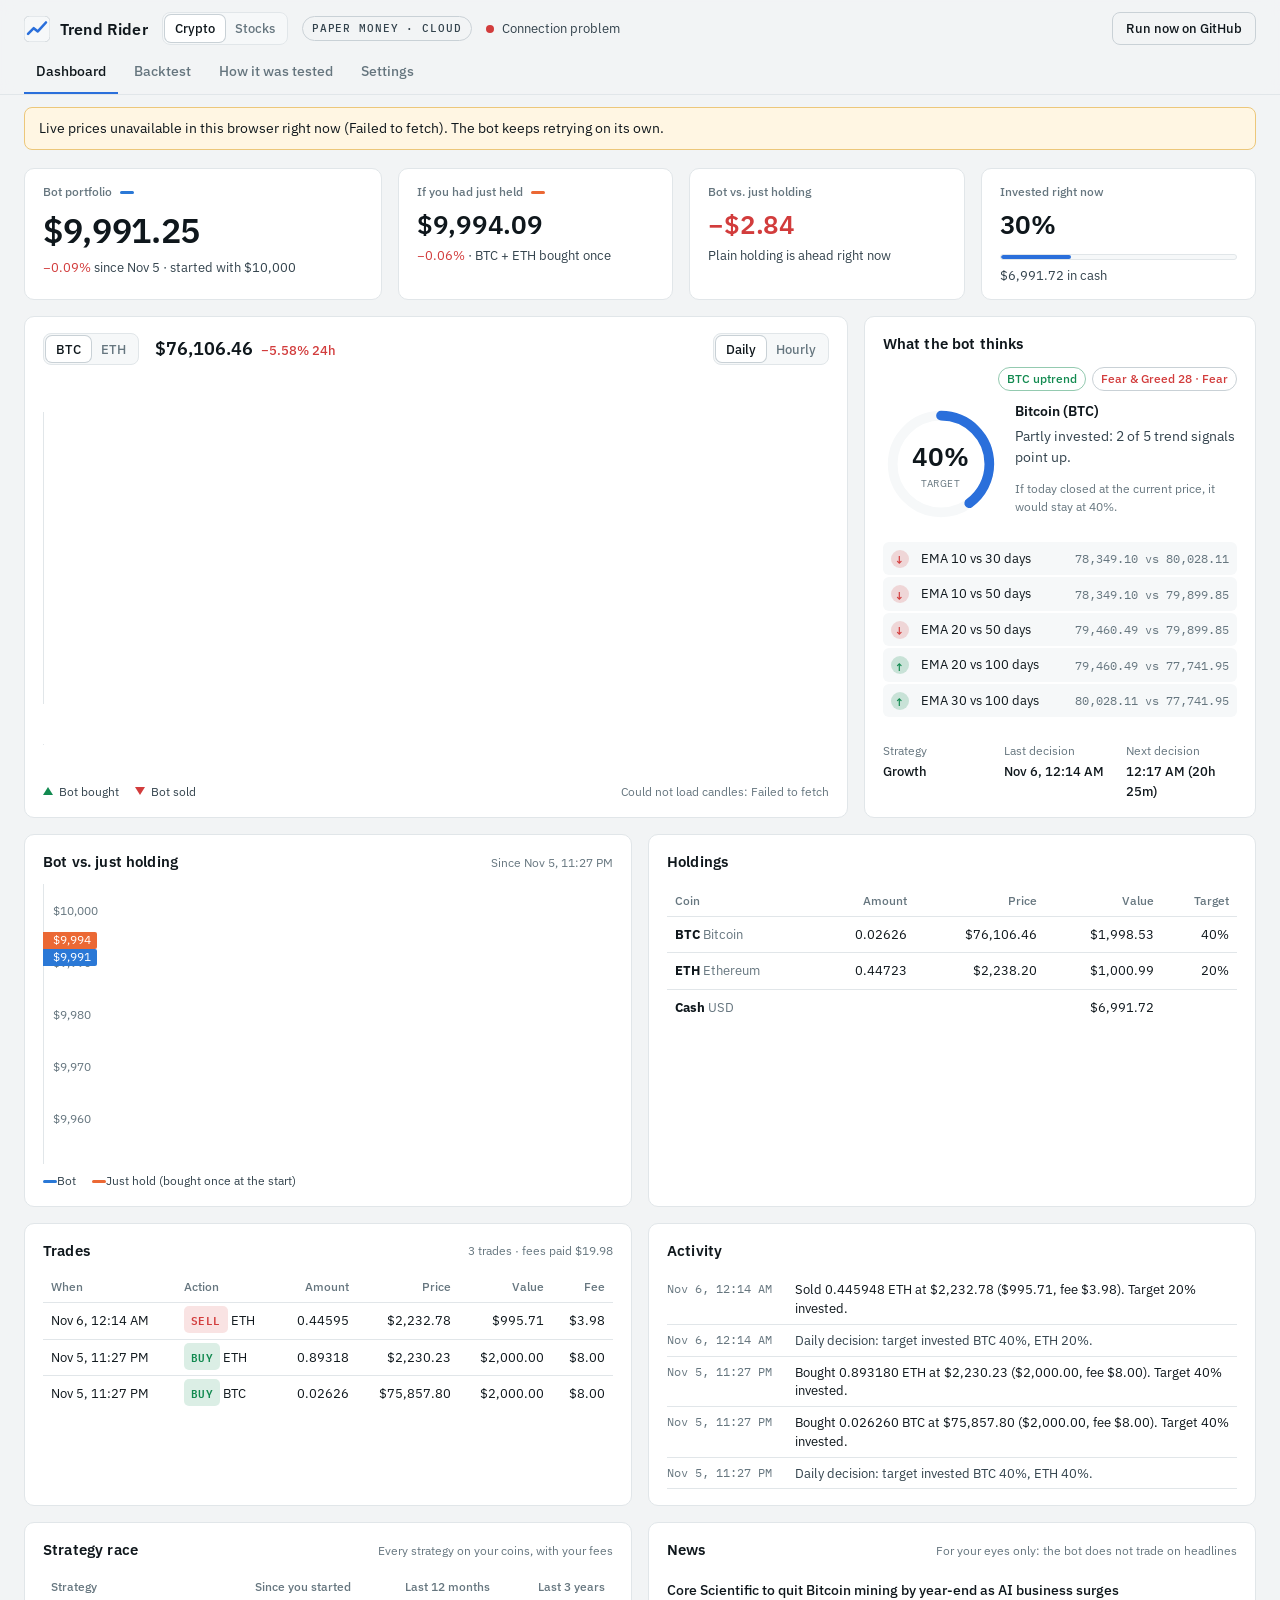
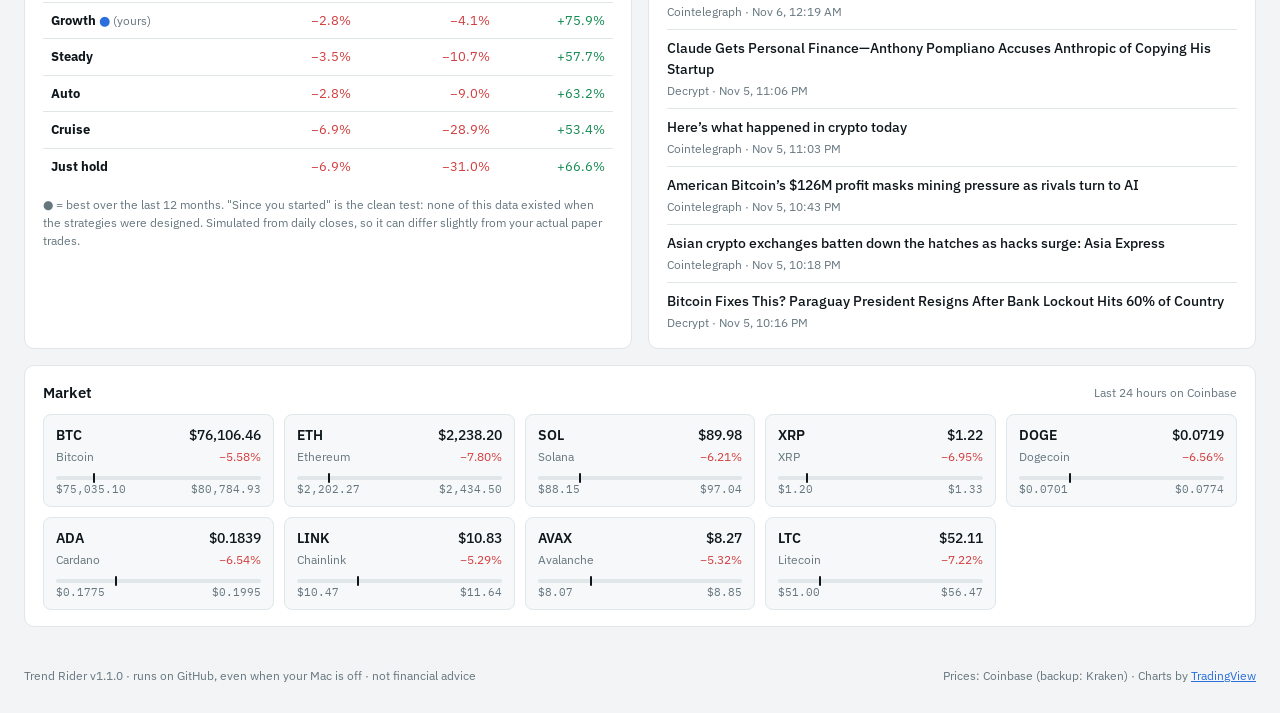
==== commit 73be33b7: "Bot update 2026-11-06 01:20 UTC" ====
--- a/index.html
+++ b/index.html
@@ -136,7 +136,7 @@
 
   <div class="grid-2">
     <div class="card">
-      <div class="card-head"><h2>Strategy race</h2><span class="muted small">Every strategy on your coins, with your fees</span></div>
+      <div class="card-head"><h2>Strategy race</h2><span class="muted small" id="raceNote">Every strategy on your coins, with your fees</span></div>
       <div class="table-wrap"><table class="tbl" id="raceTable"></table></div>
       <p class="muted small">● = best over the last 12 months. "Since you started" is the clean test: none of this data existed when the strategies were designed. Simulated from daily closes, so it can differ slightly from your actual paper trades.</p>
     </div>
@@ -193,7 +193,7 @@
         <label class="opt"><input type="radio" name="strategy" value="growth"><div><b>Growth</b><span>Five moving-average signals vote on how much to invest (0–100% in 20% steps). Best long-run results in testing. Bigger swings.</span></div></label>
         <label class="opt"><input type="radio" name="strategy" value="steady"><div><b>Steady</b><span>Sixteen trend checks vote, and it invests less when the market gets extra jumpy. Smallest crashes in testing; a bit lower returns.</span></div></label>
         <label class="opt"><input type="radio" name="strategy" value="auto"><div><b>Auto</b><span>Reads the market: Growth in up and sideways markets, switches to Steady in a confirmed downtrend, and buys at least 60% when the Fear &amp; Greed index shows extreme fear outside a downtrend. Smaller crashes than Growth in testing; similar returns.</span></div></label>
-        <label class="opt"><input type="radio" name="strategy" value="cruise"><div><b>Cruise</b><span>Built for stocks. Stays invested, holds less when the market is jumpier than usual, and buys short dips while the long-term trend is up. On 24 stock histories it made about the same as holding with smaller drops. On crypto it was worse than Growth.</span></div></label>
+        <label class="opt"><input type="radio" name="strategy" value="cruise"><div><b>Cruise</b><span>Built for stocks. Stays invested, holds less when the market is jumpier than usual, and buys short dips while the long-term trend is up. On 30 funds it had never seen, it had a smaller worst drop than holding on every one. On crypto it was worse than Growth.</span></div></label>
         <label class="opt"><input type="radio" name="strategy" value="mix"><div><b>Mix two strategies</b><span>Splits the money between two strategies. Trades are combined, so when one buys and the other sells, nothing is traded and no fee is paid.</span>
           <div class="mix-row">
             <span class="pct"><input id="mixPct" type="number" min="10" max="90" step="10" value="50" aria-label="Percent in the first strategy">%</span>
@@ -210,6 +210,13 @@
         <label>Add a stock ticker <input id="customTicker" type="text" placeholder="e.g. AAPL" autocomplete="off" spellcheck="false" maxlength="10"></label>
         <button class="btn btn-ghost" id="customAdd" type="button">Add</button>
       </div>
+      <div id="parkBox" hidden>
+        <h3>Where idle money waits</h3>
+        <div class="choice">
+          <label class="opt"><input type="radio" name="park" value="GLD"><div><b>Gold fund (GLD)</b><span>When the strategy steps out of stocks, that money buys gold until it steps back in. Gold tends to hold up when stocks are in trouble. In testing it added about 1–2% a year when gold did well and roughly tied cash during gold's worst decades (1981–2004).</span></div></label>
+          <label class="opt"><input type="radio" name="park" value="cash"><div><b>Cash</b><span>Idle money just waits and earns nothing in this paper account.</span></div></label>
+        </div>
+      </div>
       <h3>Trading costs and rules</h3>
       <div class="form-grid">
         <label>Fee per trade (%) <input id="sFee" type="number" min="0" max="2" step="0.05"></label>
@@ -256,7 +263,7 @@
       </div>
       <div id="stockLiveNote" hidden>
         <h2 class="mt">Real money</h2>
-        <p class="muted">The stocks account is paper-only for now. In testing on 24 stock histories, trend rules cut the worst crashes but made less money than simply holding in every one, so there is no rush to trade it for real. A broker with a trading API (such as Alpaca) could be connected later.</p>
+        <p class="muted">The stocks account is paper-only for now. In testing, Cruise made about the same as holding with smaller crashes, and a bit more with idle money parked in gold. A broker with a trading API (such as Alpaca) could be connected later.</p>
       </div>
     </div>
   </div>
--- a/app/static/style.css
+++ b/app/static/style.css
@@ -150,6 +150,7 @@
 .tbl td { padding: 8px; border-bottom: 1px solid var(--line); white-space: nowrap; }
 .tbl tr:last-child td { border-bottom: 0; }
 .tbl th.r, .tbl td.r { text-align: right; }
+.tbl tr.parked td { background: var(--surface-2); }
 .side { font: 600 11px/1 var(--mono); padding: 4px 7px; border-radius: 5px; text-transform: uppercase; letter-spacing: .05em; }
 .side-buy { color: var(--up); background: color-mix(in srgb, var(--up) 15%, transparent); }
 .side-sell { color: var(--down); background: color-mix(in srgb, var(--down) 14%, transparent); }
@@ -204,6 +205,8 @@
 .prose h2 { font-size: 20px; margin-top: 6px; }
 .prose h3 { font-size: 14px; color: var(--ink); margin-top: 24px; }
 .prose .tbl { margin: 8px 0 4px; }
+.prose .tbl.wrap td { white-space: normal; vertical-align: top; min-width: 7em; }
+.prose .tbl.wrap td:nth-child(2) { min-width: 18em; }
 .big-claim { font-size: 15px; color: var(--ink) !important; }
 
 .foot { max-width: 1440px; margin: 0 auto; padding: 0 24px 28px; display: flex; justify-content: space-between; gap: 16px; flex-wrap: wrap; color: var(--muted); font-size: 12px; }
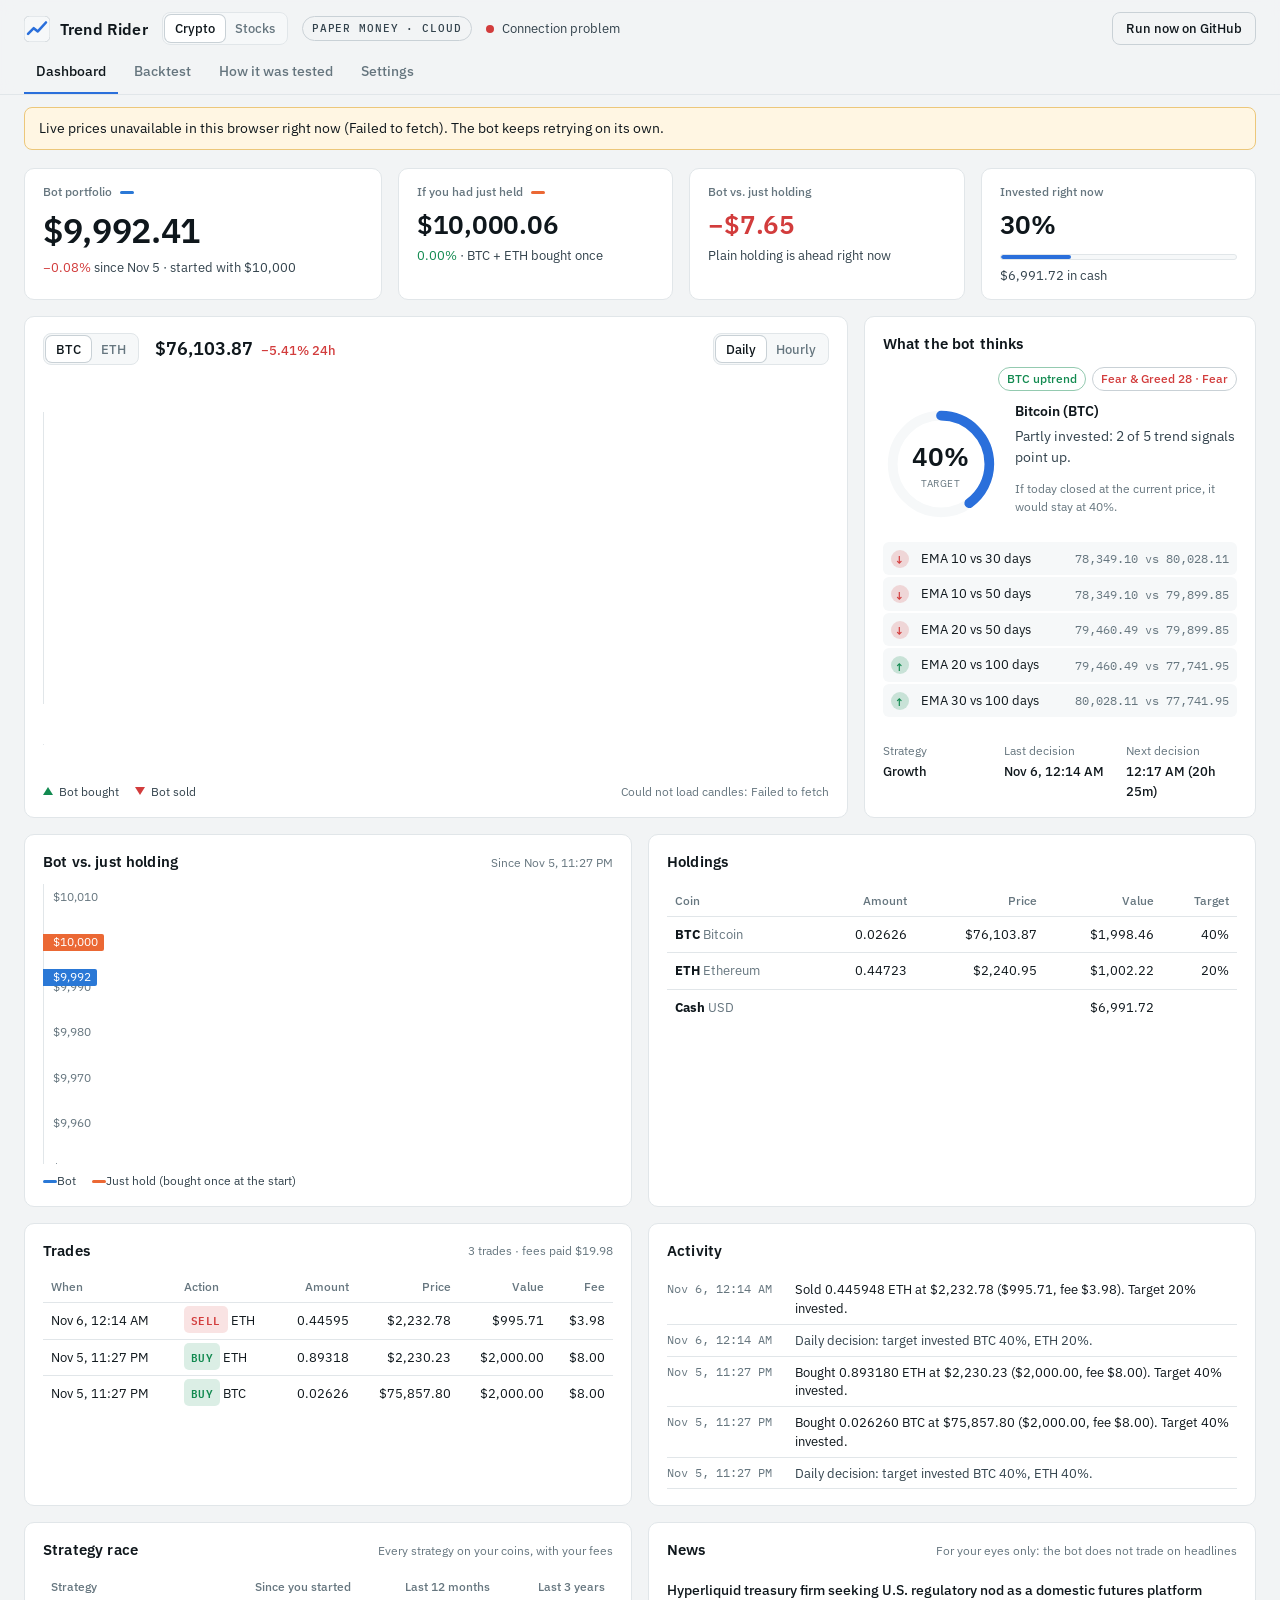
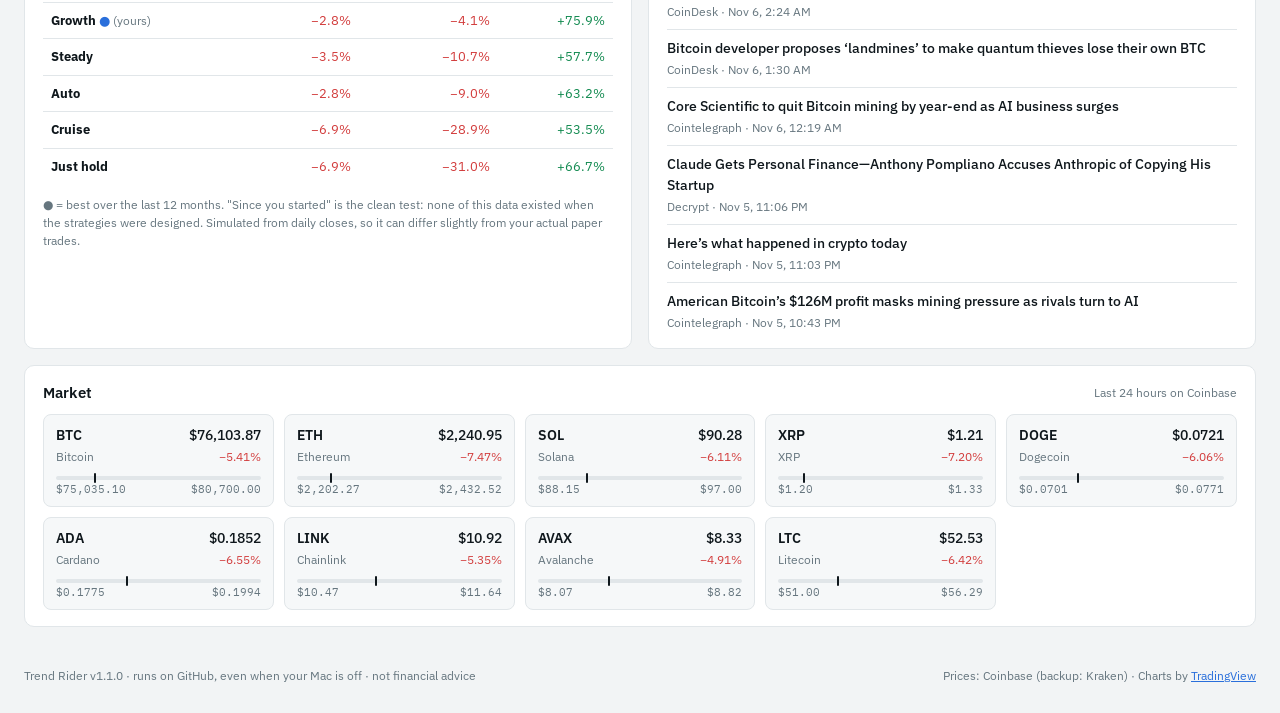
==== commit a6198a39: "Bot update 2026-11-06 03:09 UTC" ====
--- a/index.html
+++ b/index.html
@@ -226,6 +226,7 @@
       </div>
       <label class="inline-check"><input type="checkbox" id="sNotify"> Show a Mac notification when the bot trades</label>
       <p class="muted small">"Always invested at least" mixes the bot with plain holding. At 50%, half your money always stays in and the bot steers the other half.</p>
+      <p class="muted small" id="feeNote">Kraken's fees since July 2026: 0.40% for limit orders and 0.80% for instant orders while you trade under $2,500 a month (0.22% / 0.38% from $10,000 a month or $20,000 held). With real money the bot places limit orders first, which averaged about 0.49% per trade in testing, so 0.40% fee + 0.05% slippage is a fair setting.</p>
       <button class="btn btn-primary" id="saveSettings">Save settings</button>
       <span class="saved" id="savedMsg" hidden>Saved</span>
     </div>
@@ -259,6 +260,7 @@
       <div class="warn-box">
         <p><b>Real money can be lost.</b> In testing on 2023–2026 prices, this bot made <b>less</b> than just holding (+195% vs +383%), while losing less in crashes. No bot can promise a profit. Run paper trading for at least a month first, and only use money you can afford to lose. You must be 18 or older to use an exchange.</p>
       </div>
+      <p class="muted small">How real orders are placed: first as a limit order at the best price on Kraken's book (the lower fee). Anything not filled within 30 minutes is cancelled and sent as an instant order. On 227 past Bitcoin trades this cut the average cost per trade from 0.85% to about 0.49%.</p>
       <div id="liveBox"></div>
       </div>
       <div id="stockLiveNote" hidden>
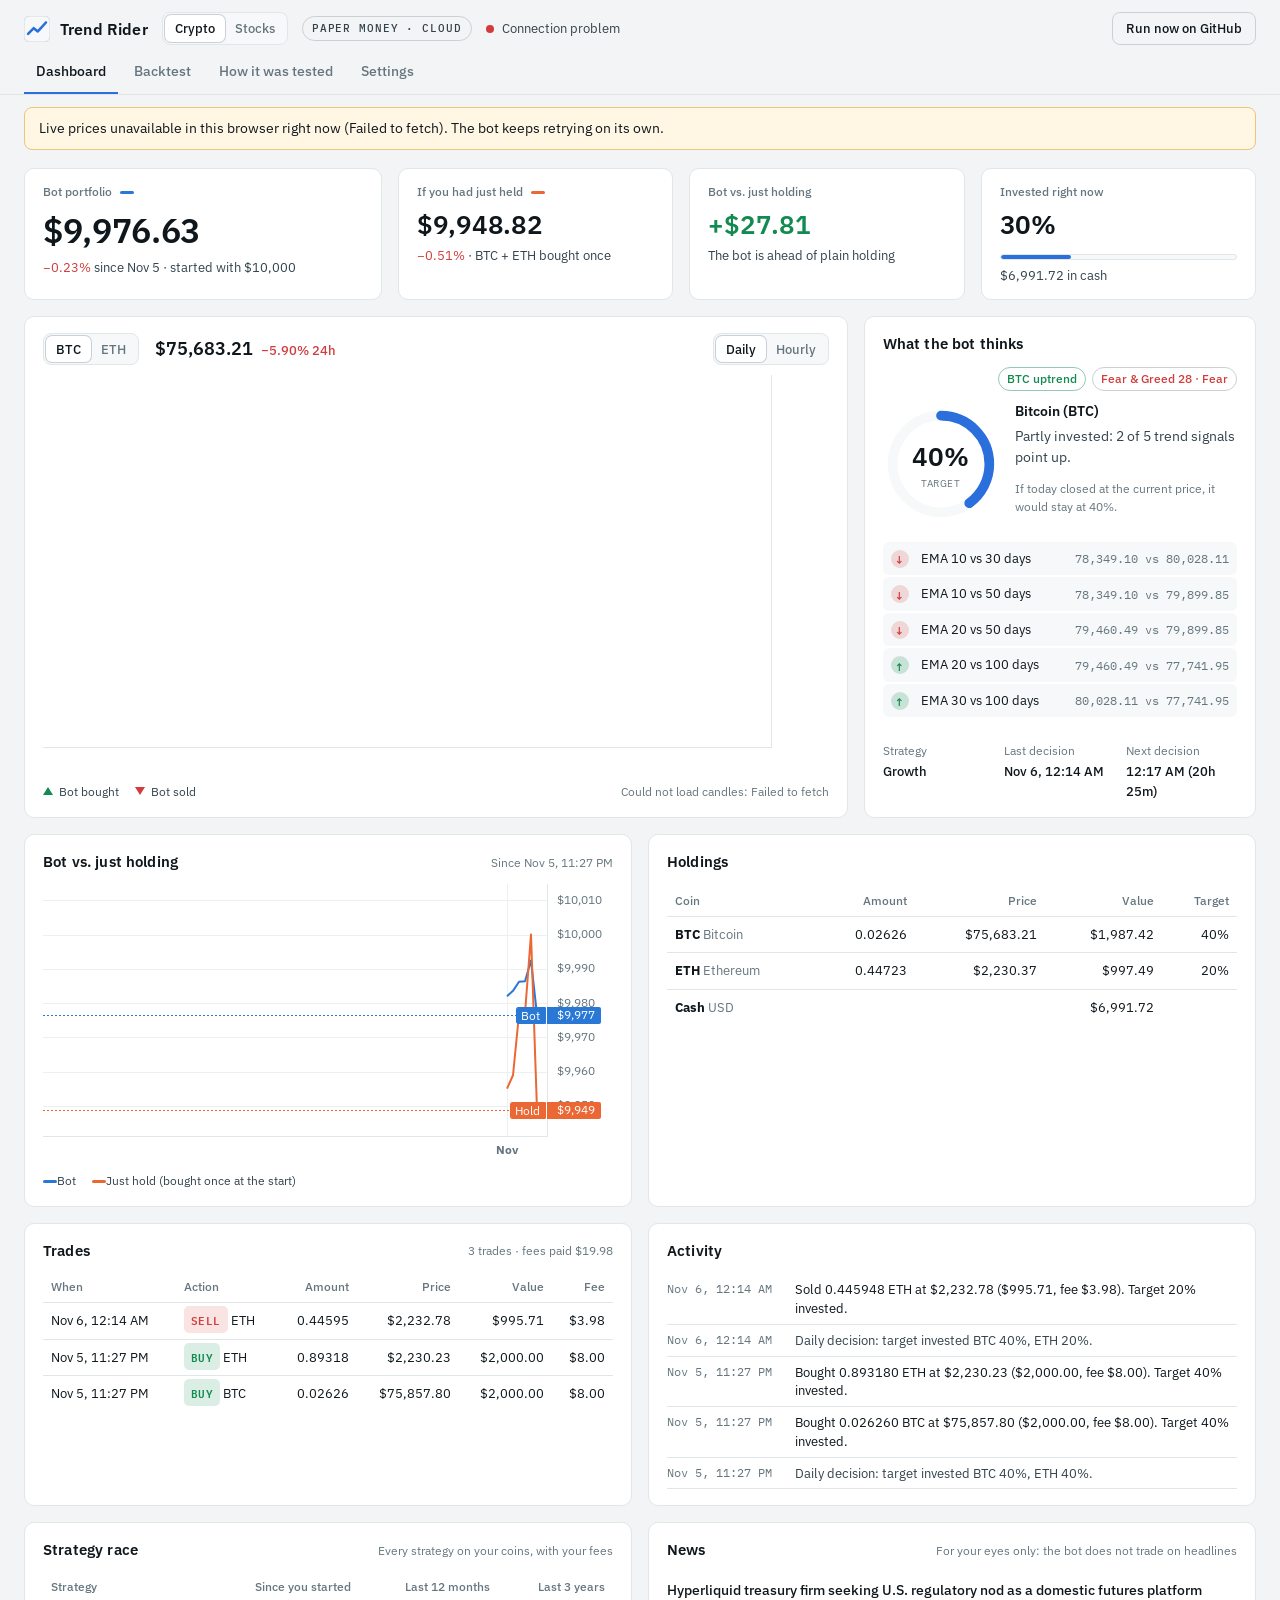
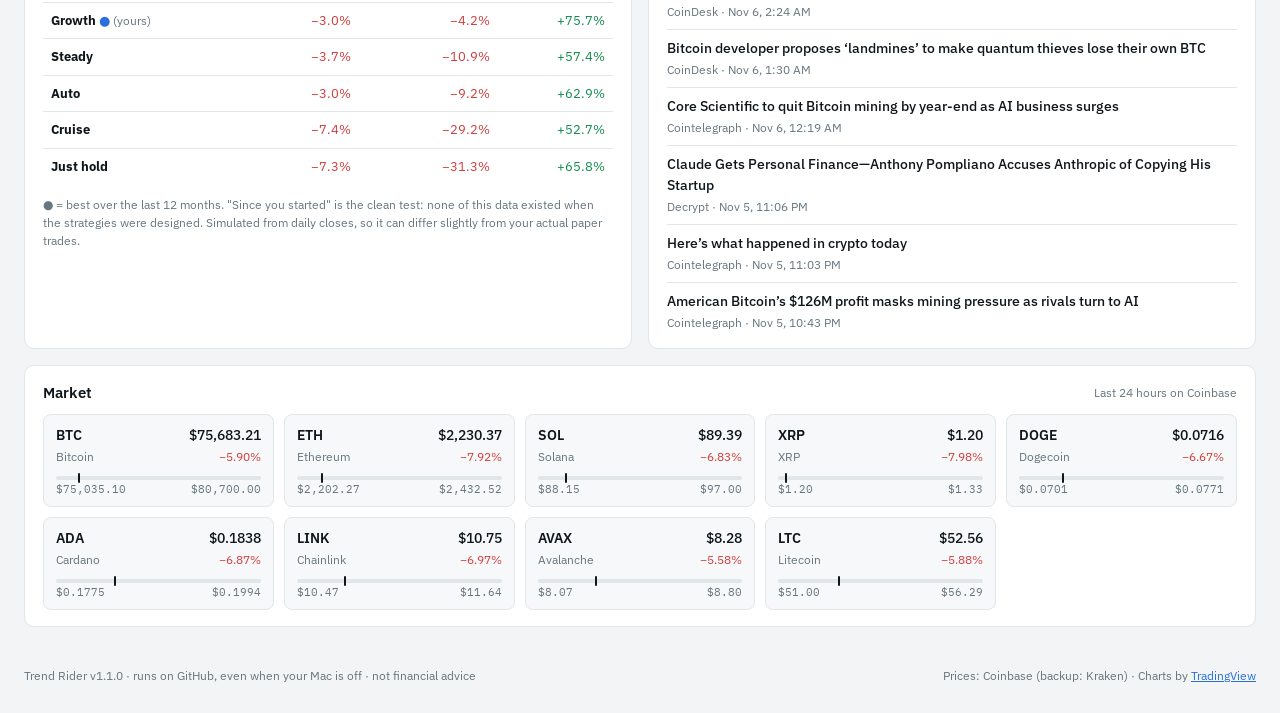
==== commit 3d49e48c: "Bot update 2026-11-06 04:57 UTC" ====
--- a/index.html
+++ b/index.html
@@ -112,7 +112,7 @@
         <tbody></tbody>
       </table></div>
       <div id="livePanel" hidden>
-        <h3>Live Kraken account (bot budget)</h3>
+        <h3>Live exchange account (bot budget)</h3>
         <div class="kv"><span>Value</span><b id="liveValue">—</b></div>
         <div class="kv"><span>Cash left in budget</span><b id="liveCash">—</b></div>
       </div>
@@ -226,7 +226,7 @@
       </div>
       <label class="inline-check"><input type="checkbox" id="sNotify"> Show a Mac notification when the bot trades</label>
       <p class="muted small">"Always invested at least" mixes the bot with plain holding. At 50%, half your money always stays in and the bot steers the other half.</p>
-      <p class="muted small" id="feeNote">Kraken's fees since July 2026: 0.40% for limit orders and 0.80% for instant orders while you trade under $2,500 a month (0.22% / 0.38% from $10,000 a month or $20,000 held). With real money the bot places limit orders first, which averaged about 0.49% per trade in testing, so 0.40% fee + 0.05% slippage is a fair setting.</p>
+      <p class="muted small" id="feeNote">Real-money fees: Kraken charges 0.40% for limit orders and 0.80% for instant ones while you trade under $2,500 a month; limit orders first averaged about 0.49% per trade in testing, so 0.40% fee + 0.05% slippage fits Kraken. Binance.US charges 0% for limit orders and 0.02% for instant ones; for it, about 0.02% fee + 0.02% slippage fits.</p>
       <button class="btn btn-primary" id="saveSettings">Save settings</button>
       <span class="saved" id="savedMsg" hidden>Saved</span>
     </div>
@@ -256,11 +256,11 @@
       </div>
 
       <div id="liveSection">
-      <h2 class="mt">Live trading with Kraken <span class="pill pill-beta">Beta</span></h2>
+      <h2 class="mt">Live trading (Kraken or Binance.US) <span class="pill pill-beta">Beta</span></h2>
       <div class="warn-box">
         <p><b>Real money can be lost.</b> In testing on 2023–2026 prices, this bot made <b>less</b> than just holding (+195% vs +383%), while losing less in crashes. No bot can promise a profit. Run paper trading for at least a month first, and only use money you can afford to lose. You must be 18 or older to use an exchange.</p>
       </div>
-      <p class="muted small">How real orders are placed: first as a limit order at the best price on Kraken's book (the lower fee). Anything not filled within 30 minutes is cancelled and sent as an instant order. On 227 past Bitcoin trades this cut the average cost per trade from 0.85% to about 0.49%.</p>
+      <p class="muted small">How real orders are placed: first as a limit order at the best price on the exchange's book (the lower fee). Anything not filled within 30 minutes is cancelled and sent as an instant order. On Kraken, tested on 227 past Bitcoin trades, this cut the average cost per trade from 0.85% to about 0.49%; on Binance.US limit orders cost nothing.</p>
       <div id="liveBox"></div>
       </div>
       <div id="stockLiveNote" hidden>
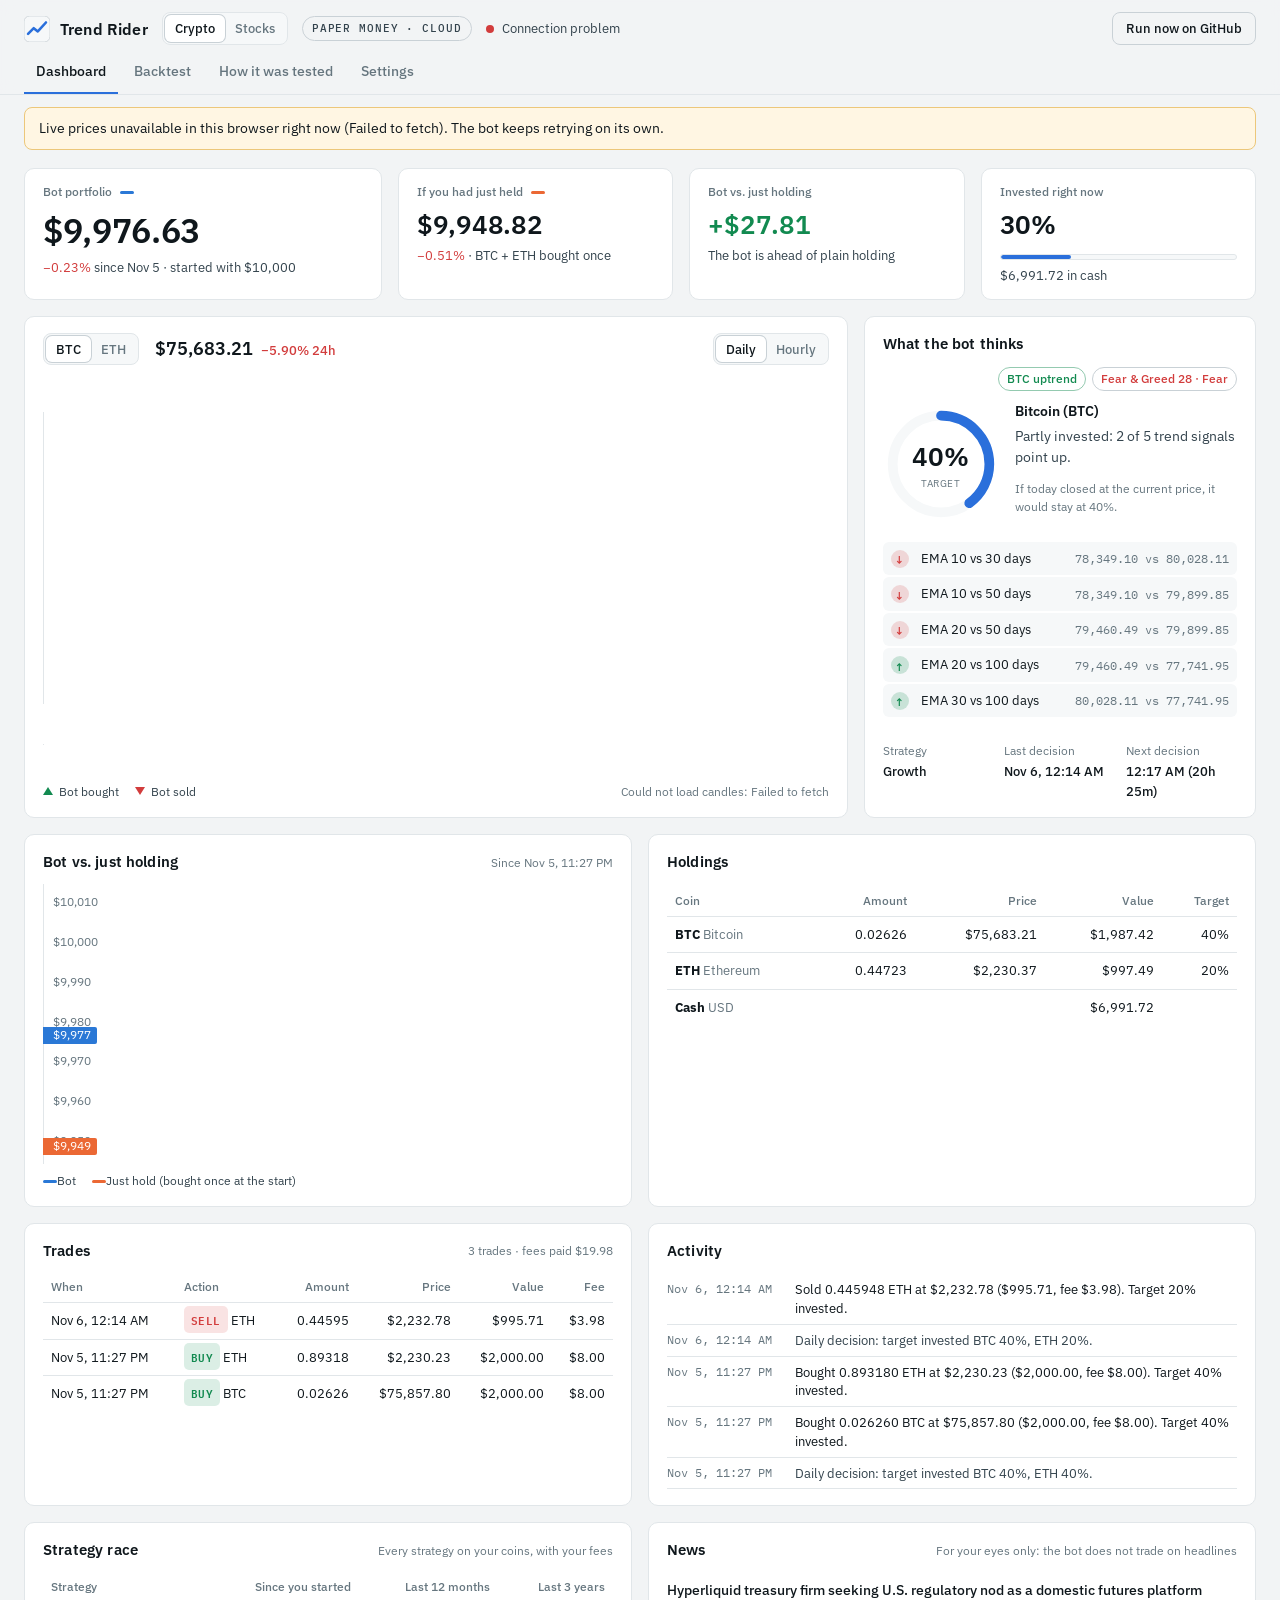
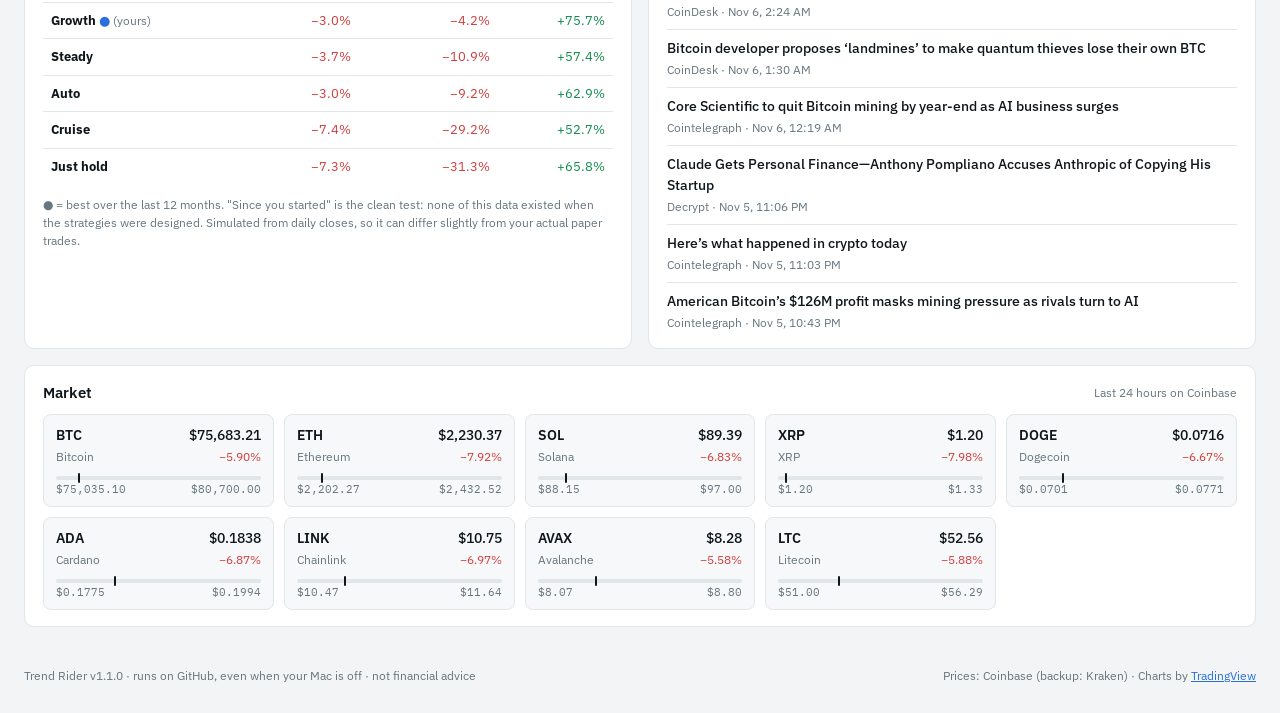
==== commit 947b76d8: "Fix glitches found in a full check of the app - Stocks: a failed gold fund (GLD) price refresh no lo" ====
--- a/index.html
+++ b/index.html
@@ -7,7 +7,7 @@
 <link rel="icon" href="data:image/svg+xml,%3Csvg xmlns='http://www.w3.org/2000/svg' viewBox='0 0 32 32'%3E%3Crect width='32' height='32' rx='7' fill='%23141b21'/%3E%3Cpath d='M5 22 L12 15 L17 19 L27 8' stroke='%2366a3ff' stroke-width='3.2' fill='none' stroke-linecap='round' stroke-linejoin='round'/%3E%3C/svg%3E">
 <link rel="preconnect" href="https://fonts.googleapis.com">
 <link rel="stylesheet" href="https://fonts.googleapis.com/css2?family=IBM+Plex+Mono:wght@400;500&family=IBM+Plex+Sans:wght@400;500;600&display=swap">
-<link rel="stylesheet" href="app/static/style.css">
+<link rel="stylesheet" href="app/static/style.css?v=5824ba46ad">
 </head>
 <body>
 <header class="top">
@@ -27,7 +27,7 @@
   <nav class="tabs" aria-label="Sections">
     <a href="#dashboard" data-view="dashboard" class="tab">Dashboard</a>
     <a href="#backtest" data-view="backtest" class="tab">Backtest</a>
-    <a href="#research" data-view="research" class="tab">How it was tested</a>
+    <a href="#research" data-view="research" class="tab"><span class="lbl-long">How it was tested</span><span class="lbl-short">Tests</span></a>
     <a href="#settings" data-view="settings" class="tab">Settings</a>
   </nav>
 </header>
@@ -274,11 +274,11 @@
 
 <footer class="foot">
   <span>Trend Rider <span id="ver"></span> · <span id="footWhere">runs only on this Mac</span> · not financial advice</span>
-  <span>Prices: Coinbase (backup: Kraken) · Charts by <a href="https://www.tradingview.com/" target="_blank" rel="noopener">TradingView</a></span>
+  <span><span id="footPrices">Prices: Coinbase (backup: Kraken)</span> · Charts by <a href="https://www.tradingview.com/" target="_blank" rel="noopener">TradingView</a></span>
 </footer>
 
 <script>window.TREND_RIDER_CLOUD = true;</script>
-<script src="app/static/vendor/lightweight-charts.standalone.production.js"></script>
-<script src="app/static/app.js"></script>
+<script src="app/static/vendor/lightweight-charts.standalone.production.js?v=8a330b915a"></script>
+<script src="app/static/app.js?v=575dd7baa9"></script>
 </body>
 </html>
--- a/app/static/style.css
+++ b/app/static/style.css
@@ -215,8 +215,14 @@
   .score { grid-template-columns: 1fr 1fr; }
   .grid-main, .grid-2 { grid-template-columns: minmax(0, 1fr); }
 }
+.lbl-short { display: none; }
 @media (max-width: 560px) {
   .top-inner, .tabs, main, .foot { padding-left: 16px; padding-right: 16px; }
+  .tabs { gap: 0; }
+  .tab { padding: 10px 9px; }
+  .lbl-long { display: none; } .lbl-short { display: inline; }
+  #posTable th:nth-child(2), #posTable td:nth-child(2), #posTable th:nth-child(3), #posTable td:nth-child(3) { display: none; }
+  #tradeTable th:nth-child(3), #tradeTable td:nth-child(3), #tradeTable th:nth-child(6), #tradeTable td:nth-child(6) { display: none; }
   .score { grid-template-columns: 1fr; }
   .form-grid { grid-template-columns: 1fr; }
   .chart { height: 320px; }
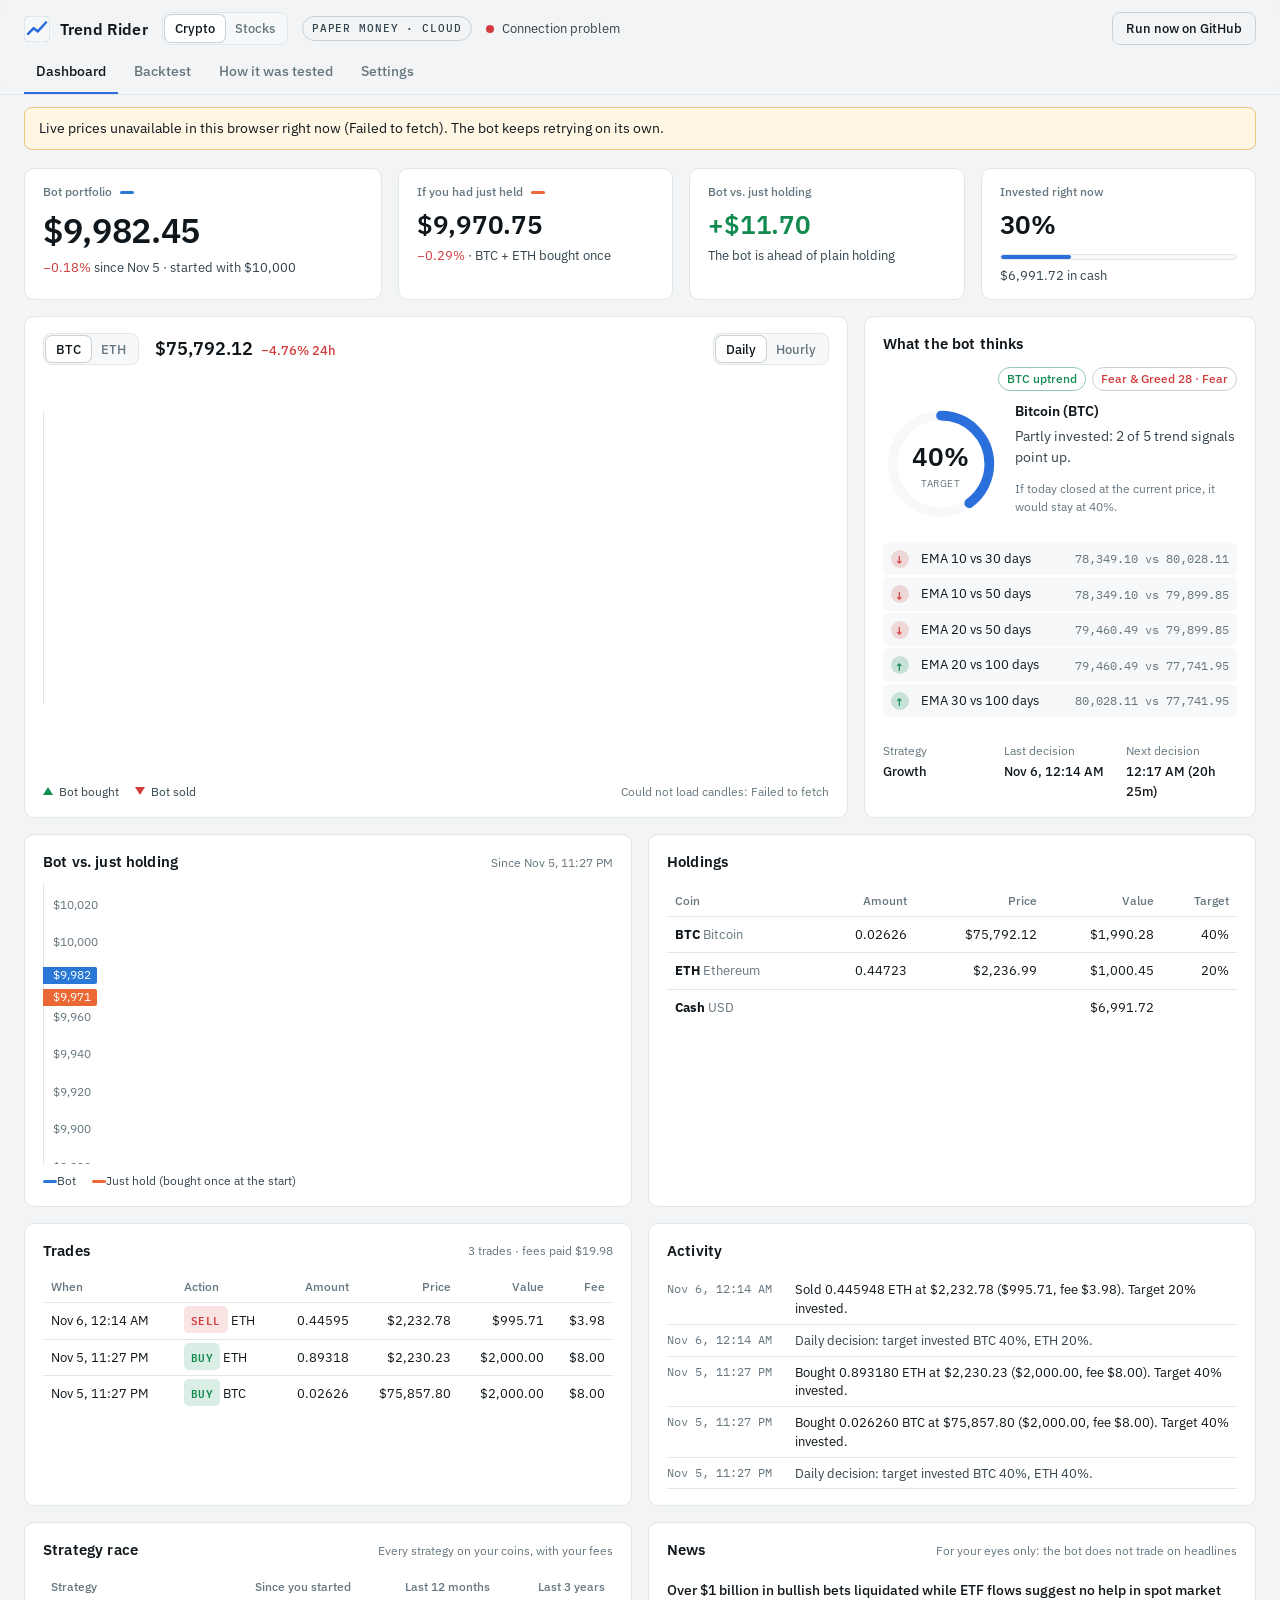
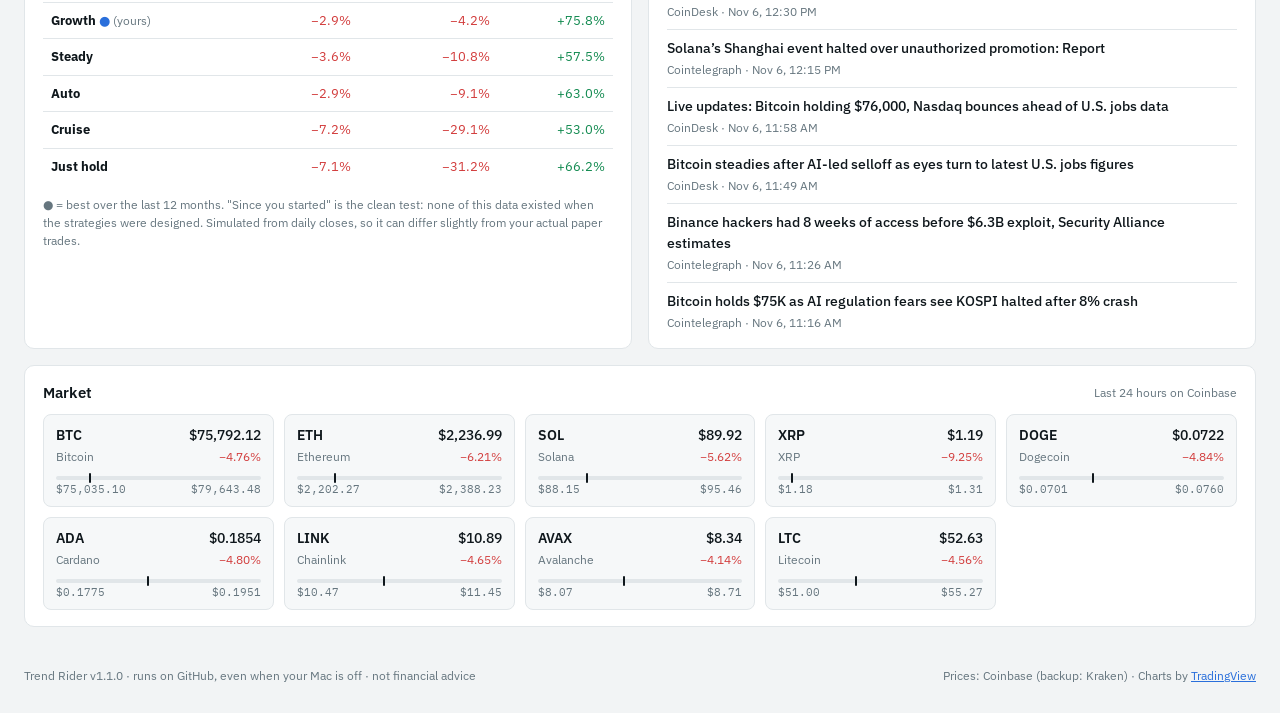
==== commit d8b50faa: "Research round ten: published hedge-fund methods tested, none shipped Sixteen methods tested exactly" ====
--- a/index.html
+++ b/index.html
@@ -7,7 +7,7 @@
 <link rel="icon" href="data:image/svg+xml,%3Csvg xmlns='http://www.w3.org/2000/svg' viewBox='0 0 32 32'%3E%3Crect width='32' height='32' rx='7' fill='%23141b21'/%3E%3Cpath d='M5 22 L12 15 L17 19 L27 8' stroke='%2366a3ff' stroke-width='3.2' fill='none' stroke-linecap='round' stroke-linejoin='round'/%3E%3C/svg%3E">
 <link rel="preconnect" href="https://fonts.googleapis.com">
 <link rel="stylesheet" href="https://fonts.googleapis.com/css2?family=IBM+Plex+Mono:wght@400;500&family=IBM+Plex+Sans:wght@400;500;600&display=swap">
-<link rel="stylesheet" href="app/static/style.css?v=5824ba46ad">
+<link rel="stylesheet" href="app/static/style.css?v=0956305165">
 </head>
 <body>
 <header class="top">
--- a/app/static/style.css
+++ b/app/static/style.css
@@ -258,3 +258,16 @@
 .portfolio-bar { display: flex; flex-wrap: wrap; align-items: center; gap: 8px 22px; padding: 12px 18px; font-size: 13px; color: var(--ink-2); }
 .portfolio-bar b { color: var(--ink); font-size: 15px; }
 .portfolio-bar .muted { margin-left: auto; }
+
+/* research tables with several number columns: readable on desktop, stacked into cards on phones */
+.prose .tbl.cards td { white-space: normal; vertical-align: top; }
+.prose .tbl.cards td:first-child { min-width: 16em; }
+.prose .tbl.cards td.r { white-space: nowrap; }
+@media (max-width: 560px) {
+  .prose .tbl.cards thead { display: none; }
+  .prose .tbl.cards tr { display: grid; grid-template-columns: repeat(3, minmax(0, 1fr)); column-gap: 10px; padding: 8px 0; border-bottom: 1px solid var(--line); }
+  .prose .tbl.cards tr:last-child { border-bottom: 0; }
+  .prose .tbl.cards td, .prose .tbl.cards td.r { display: block; border: 0; padding: 2px 0; text-align: left; min-width: 0; white-space: normal; }
+  .prose .tbl.cards td:first-child, .prose .tbl.cards td[colspan] { grid-column: 1 / -1; }
+  .prose .tbl.cards td[data-label]::before { content: attr(data-label); display: block; font-size: 11px; color: var(--muted); }
+}
